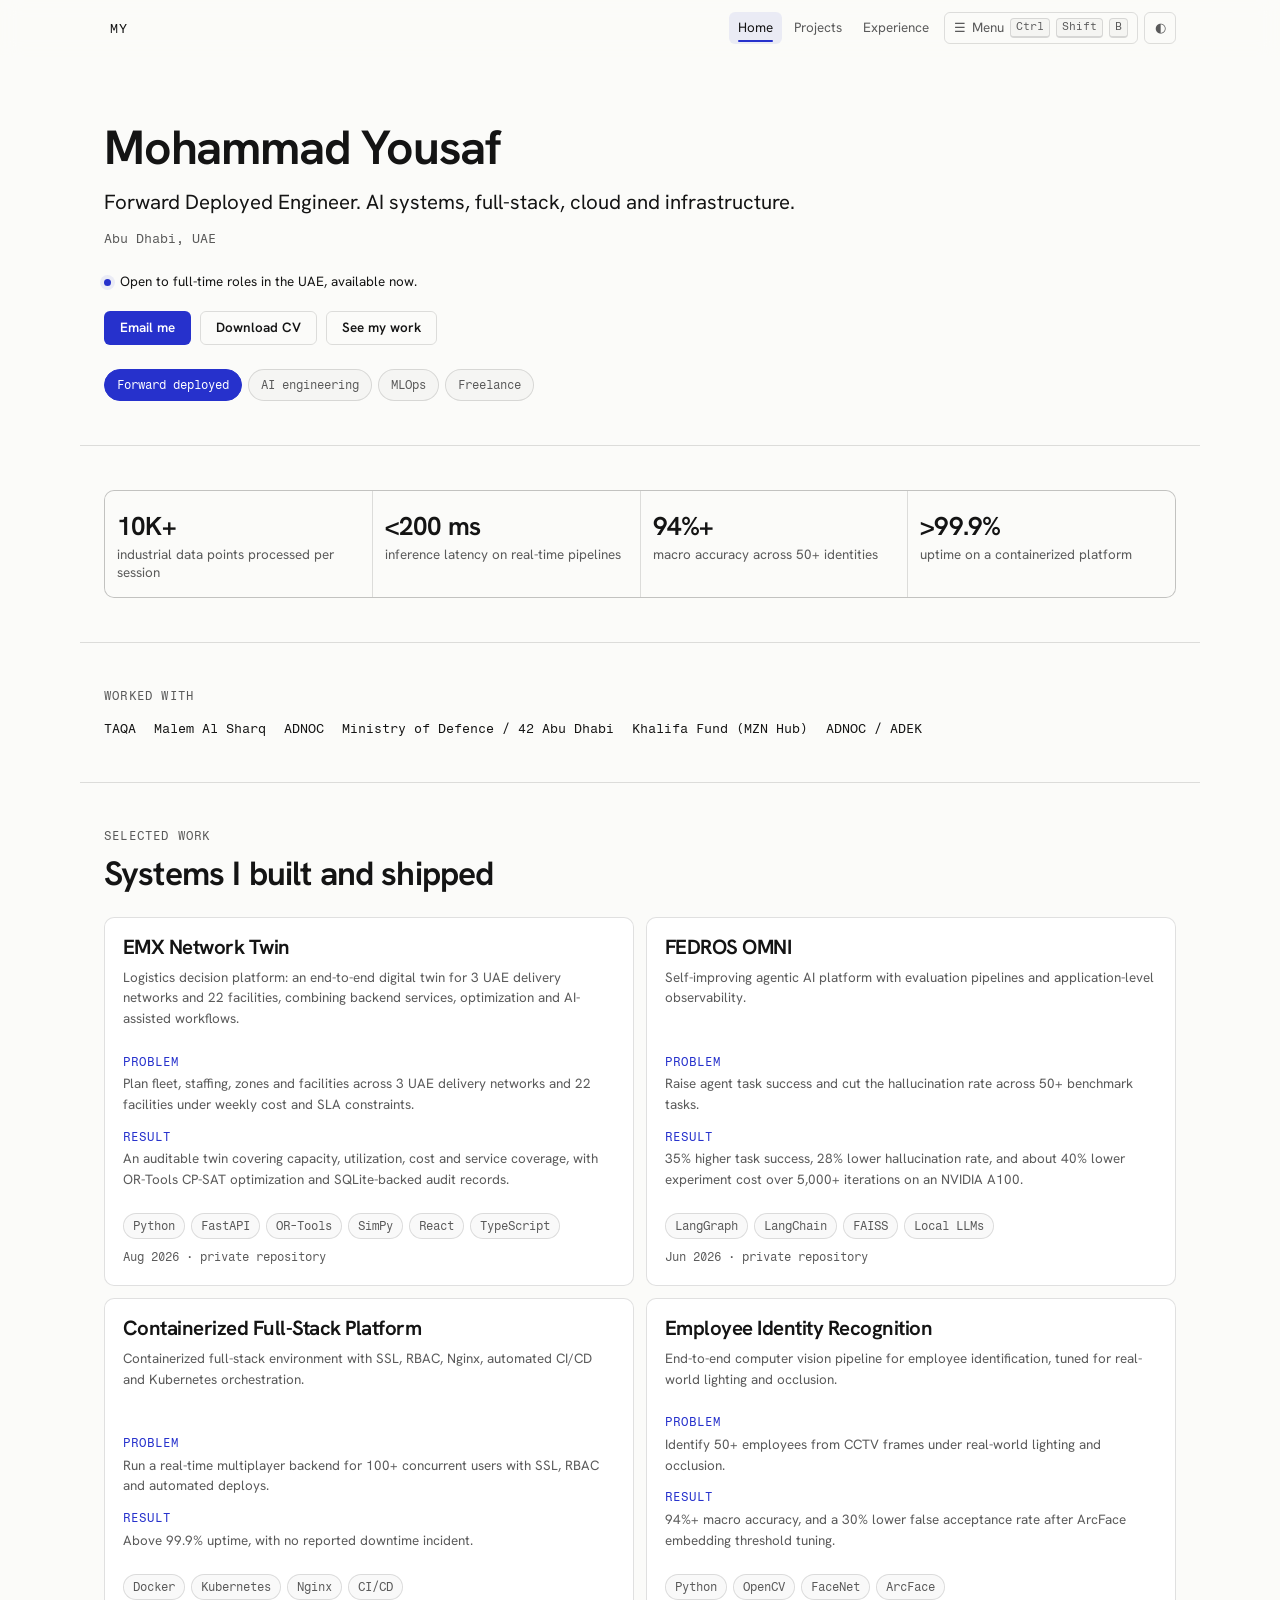
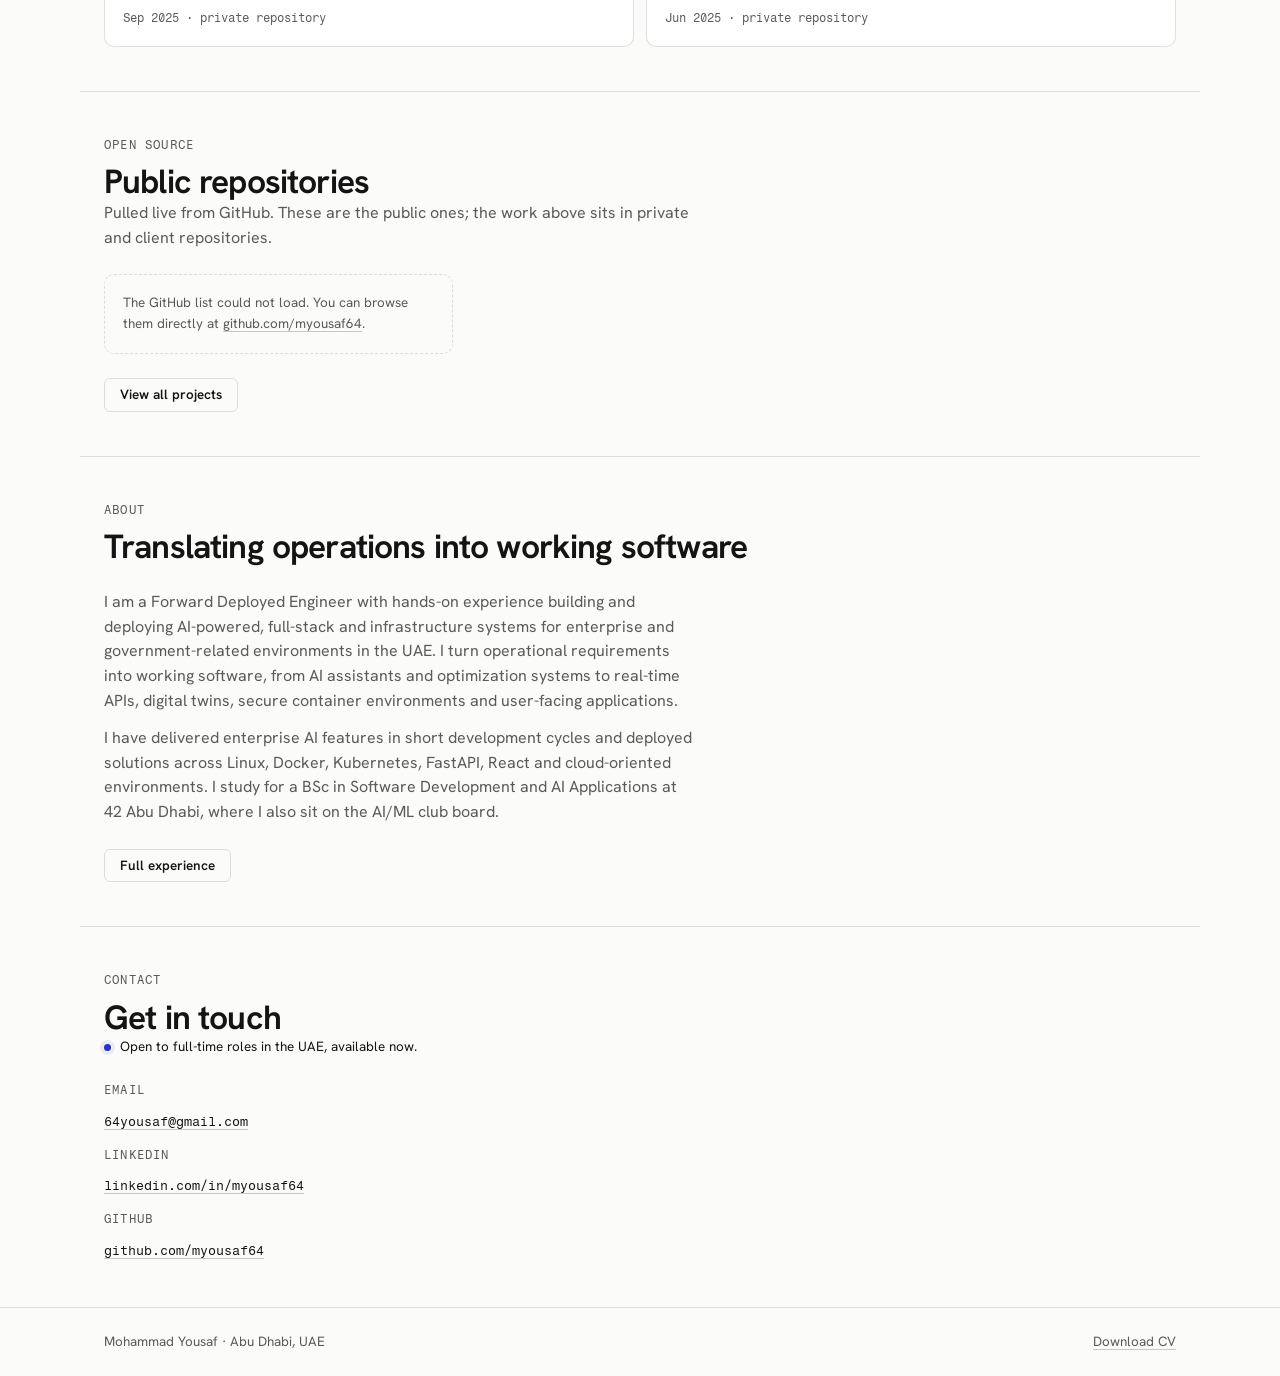
==== index.html @ 18f2decf "fix: remove the phone number from the contact lists" ====
<!doctype html>
<html lang="en">
  <head>
    <meta charset="UTF-8" />
    <meta name="viewport" content="width=device-width, initial-scale=1" />
    <meta name="color-scheme" content="light dark" />
    <title>Mohammad Yousaf - Forward Deployed Engineer</title>
    <meta
      name="description"
      content="Forward Deployed Engineer in Abu Dhabi building AI, full-stack and infrastructure systems for enterprise and government environments."
    />
    <meta property="og:type" content="website" />
    <meta property="og:title" content="Mohammad Yousaf - Forward Deployed Engineer" />
    <meta
      property="og:description"
      content="AI systems, full-stack and cloud infrastructure. Abu Dhabi, UAE."
    />
    <meta property="og:url" content="https://myousaf64.github.io/portfolio/" />
    <script>
      try {
        var t = localStorage.getItem("theme");
        if (t) document.documentElement.dataset.theme = t;
      } catch (e) {}
      document.documentElement.classList.add("js");
    </script>
    <link rel="shortcut icon" href="./assets/favicon.ico" type="image/x-icon" />
    <link rel="preconnect" href="https://fonts.googleapis.com" />
    <link rel="preconnect" href="https://fonts.gstatic.com" crossorigin />
    <link
      href="https://fonts.googleapis.com/css2?family=Fragment+Mono&family=Hanken+Grotesk:wght@400;500;600;700&display=swap"
      rel="stylesheet"
    />
    <link rel="stylesheet" href="styles/tokens.css" />
    <link rel="stylesheet" href="styles/site.css" />
  </head>
  <body>
    <a class="skip-link" href="#main">Skip to content</a>

    <header class="site-header">
      <div class="container site-header__inner">
        <a class="brand" href="./index.html">MY</a>
        <div class="nav">
          <nav aria-label="Primary navigation">
            <ul class="nav__links">
              <li><a href="./index.html" aria-current="page">Home</a></li>
              <li><a href="./projects.html">Projects</a></li>
              <li><a href="./experience.html">Experience</a></li>
            </ul>
          </nav>
          <button class="nav-trigger" type="button" id="nav-trigger" hidden
                  aria-expanded="false" aria-controls="sidebar" aria-label="Open the site menu">
            <span aria-hidden="true">☰</span>
            <span>Menu</span>
            <kbd>Ctrl</kbd><kbd>Shift</kbd><kbd>B</kbd>
          </button>
          <button class="theme-toggle" type="button" aria-label="Switch to dark theme">
            <span class="theme-toggle__light" aria-hidden="true">&#9680;</span>
            <span class="theme-toggle__dark" aria-hidden="true">&#9681;</span>
          </button>
        </div>
      </div>
    </header>

    <main id="main">
      <section class="hero container">
        <h1 class="reveal">Mohammad Yousaf</h1>
        <p class="hero__role reveal" data-role-tagline>
          Forward Deployed Engineer. AI systems, full-stack, cloud and infrastructure.
        </p>
        <p class="hero__meta reveal">Abu Dhabi, UAE</p>
        <p class="availability reveal">Open to full-time roles in the UAE, available now.</p>
        <div class="btn-row reveal">
          <a class="btn btn--primary" href="mailto:64yousaf@gmail.com">Email me</a>
          <a class="btn btn--outlined" href="./assets/CV-fde.pdf" data-cv download>Download CV</a>
          <a class="btn btn--outlined" href="#work">See my work</a>
        </div>
        <nav class="role-switch reveal" aria-label="Choose a role view">
          <ul>
            <li><a href="?role=fde" aria-current="true">Forward deployed</a></li>
            <li><a href="?role=ai">AI engineering</a></li>
            <li><a href="?role=mlops">MLOps</a></li>
            <li><a href="?role=freelance">Freelance</a></li>
          </ul>
        </nav>
      </section>

      <section class="section container" aria-label="Selected results">
        <ul class="metrics reveal">
          <li class="metric">
            <a href="./projects.html#emx-network-twin">
              <p class="metric__value">10K+</p>
              <p class="metric__label">industrial data points processed per session</p>
            </a>
          </li>
          <li class="metric">
            <a href="./projects.html#emx-network-twin">
              <p class="metric__value">&lt;200 ms</p>
              <p class="metric__label">inference latency on real-time pipelines</p>
            </a>
          </li>
          <li class="metric">
            <a href="./projects.html#employee-identity">
              <p class="metric__value">94%+</p>
              <p class="metric__label">macro accuracy across 50+ identities</p>
            </a>
          </li>
          <li class="metric">
            <a href="./projects.html#containerized-platform">
              <p class="metric__value">&gt;99.9%</p>
              <p class="metric__label">uptime on a containerized platform</p>
            </a>
          </li>
        </ul>
      </section>

      <section class="section container" aria-label="Organisations I have worked with">
        <p class="eyebrow">Worked with</p>
        <ul class="worked-with reveal">
          <li>TAQA</li>
          <li>Malem Al Sharq</li>
          <li>ADNOC</li>
          <li>Ministry of Defence / 42 Abu Dhabi</li>
          <li>Khalifa Fund (MZN Hub)</li>
          <li>ADNOC / ADEK</li>
        </ul>
      </section>

      <section class="section container" id="work">
        <div class="section__head">
          <p class="eyebrow">Selected work</p>
          <h2>Systems I built and shipped</h2>
        </div>
        <ul class="grid grid--2">
          <li class="card card--link reveal">
            <h3><a href="./projects.html#emx-network-twin">EMX Network Twin</a></h3>
            <p class="card__desc">
              Logistics decision platform: an end-to-end digital twin for 3 UAE delivery networks
              and 22 facilities, combining backend services, optimization and AI-assisted workflows.
            </p>
            <dl class="case">
              <dt>Problem</dt>
              <dd>
                Plan fleet, staffing, zones and facilities across 3 UAE delivery networks and 22
                facilities under weekly cost and SLA constraints.
              </dd>
              <dt>Result</dt>
              <dd>
                An auditable twin covering capacity, utilization, cost and service coverage, with
                OR-Tools CP-SAT optimization and SQLite-backed audit records.
              </dd>
            </dl>
            <ul class="tags">
              <li class="tag">Python</li>
              <li class="tag">FastAPI</li>
              <li class="tag">OR-Tools</li>
              <li class="tag">SimPy</li>
              <li class="tag">React</li>
              <li class="tag">TypeScript</li>
            </ul>
            <p class="card__note">Aug 2026 &middot; private repository</p>
          </li>

          <li class="card card--link reveal">
            <h3><a href="./projects.html#fedros-omni">FEDROS OMNI</a></h3>
            <p class="card__desc">
              Self-improving agentic AI platform with evaluation pipelines and application-level
              observability.
            </p>
            <dl class="case">
              <dt>Problem</dt>
              <dd>
                Raise agent task success and cut the hallucination rate across 50+ benchmark tasks.
              </dd>
              <dt>Result</dt>
              <dd>
                35% higher task success, 28% lower hallucination rate, and about 40% lower
                experiment cost over 5,000+ iterations on an NVIDIA A100.
              </dd>
            </dl>
            <ul class="tags">
              <li class="tag">LangGraph</li>
              <li class="tag">LangChain</li>
              <li class="tag">FAISS</li>
              <li class="tag">Local LLMs</li>
            </ul>
            <p class="card__note">Jun 2026 &middot; private repository</p>
          </li>

          <li class="card card--link reveal">
            <h3><a href="./projects.html#containerized-platform">Containerized Full-Stack Platform</a></h3>
            <p class="card__desc">
              Containerized full-stack environment with SSL, RBAC, Nginx, automated CI/CD and
              Kubernetes orchestration.
            </p>
            <dl class="case">
              <dt>Problem</dt>
              <dd>
                Run a real-time multiplayer backend for 100+ concurrent users with SSL, RBAC and
                automated deploys.
              </dd>
              <dt>Result</dt>
              <dd>Above 99.9% uptime, with no reported downtime incident.</dd>
            </dl>
            <ul class="tags">
              <li class="tag">Docker</li>
              <li class="tag">Kubernetes</li>
              <li class="tag">Nginx</li>
              <li class="tag">CI/CD</li>
            </ul>
            <p class="card__note">Sep 2025 &middot; private repository</p>
          </li>

          <li class="card card--link reveal">
            <h3><a href="./projects.html#employee-identity">Employee Identity Recognition</a></h3>
            <p class="card__desc">
              End-to-end computer vision pipeline for employee identification, tuned for real-world
              lighting and occlusion.
            </p>
            <dl class="case">
              <dt>Problem</dt>
              <dd>
                Identify 50+ employees from CCTV frames under real-world lighting and occlusion.
              </dd>
              <dt>Result</dt>
              <dd>
                94%+ macro accuracy, and a 30% lower false acceptance rate after ArcFace embedding
                threshold tuning.
              </dd>
            </dl>
            <ul class="tags">
              <li class="tag">Python</li>
              <li class="tag">OpenCV</li>
              <li class="tag">FaceNet</li>
              <li class="tag">ArcFace</li>
            </ul>
            <p class="card__note">Jun 2025 &middot; private repository</p>
          </li>
        </ul>
      </section>

      <section class="section container">
        <div class="section__head">
          <p class="eyebrow">Open source</p>
          <h2>Public repositories</h2>
          <p class="prose">
            Pulled live from GitHub. These are the public ones; the work above sits in private
            and client repositories.
          </p>
        </div>
        <ul class="grid grid--3" data-repos="6">
          <li class="empty-state">Loading public repositories from GitHub&hellip;</li>
        </ul>
        <p class="btn-row" style="margin-top: var(--space-8)">
          <a class="btn btn--outlined" href="./projects.html">View all projects</a>
        </p>
      </section>

      <section class="section container" id="about">
        <div class="section__head">
          <p class="eyebrow">About</p>
          <h2>Translating operations into working software</h2>
        </div>
        <p class="prose">
          I am a Forward Deployed Engineer with hands-on experience building and deploying
          AI-powered, full-stack and infrastructure systems for enterprise and government-related
          environments in the UAE. I turn operational requirements into working software, from AI
          assistants and optimization systems to real-time APIs, digital twins, secure container
          environments and user-facing applications.
        </p>
        <p class="prose">
          I have delivered enterprise AI features in short development cycles and deployed
          solutions across Linux, Docker, Kubernetes, FastAPI, React and cloud-oriented
          environments. I study for a BSc in Software Development and AI Applications at 42 Abu
          Dhabi, where I also sit on the AI/ML club board.
        </p>
        <p class="btn-row" style="margin-top: var(--space-8)">
          <a class="btn btn--outlined" href="./experience.html">Full experience</a>
        </p>
      </section>

      <section class="section container" id="contact">
        <div class="section__head">
          <p class="eyebrow">Contact</p>
          <h2>Get in touch</h2>
          <p class="availability">Open to full-time roles in the UAE, available now.</p>
        </div>
        <ul class="contact-list">
          <li>
            <p class="eyebrow">Email</p>
            <a href="mailto:64yousaf@gmail.com">64yousaf@gmail.com</a>
          </li>
          <li>
            <p class="eyebrow">LinkedIn</p>
            <a href="https://linkedin.com/in/myousaf64">linkedin.com/in/myousaf64</a>
          </li>
          <li>
            <p class="eyebrow">GitHub</p>
            <a href="https://github.com/myousaf64">github.com/myousaf64</a>
          </li>
        </ul>
      </section>
    </main>

    <footer class="site-footer">
      <div class="container site-footer__inner">
        <p>Mohammad Yousaf &middot; Abu Dhabi, UAE</p>
        <p><a href="./assets/CV-fde.pdf" data-cv download>Download CV</a></p>
      </div>
    </footer>

    <script src="./scripts/main.js" type="module"></script>
    <script src="./scripts/sidebar.js" type="module"></script>
    <script src="./scripts/github.js" type="module"></script>
  </body>
</html>
---- styles/tokens.css ----
/* tokens.css - the only :root in this project. Light is the default. */

:root {
  /* type */
  --font-sans: "Hanken Grotesk", -apple-system, BlinkMacSystemFont, "Segoe UI", Roboto, sans-serif;
  --font-mono: "Fragment Mono", ui-monospace, "SF Mono", Menlo, monospace;

  /* fluid type scale - compact */
  --step--2: clamp(0.70rem, 0.68rem + 0.10vw, 0.75rem);
  --step--1: clamp(0.78rem, 0.76rem + 0.12vw, 0.84rem);
  --step-0:  clamp(0.95rem, 0.93rem + 0.14vw, 1.00rem);
  --step-1:  clamp(1.10rem, 1.04rem + 0.30vw, 1.28rem);
  --step-2:  clamp(1.30rem, 1.18rem + 0.56vw, 1.62rem);
  --step-3:  clamp(1.55rem, 1.33rem + 1.05vw, 2.10rem);
  --step-4:  clamp(1.95rem, 1.58rem + 1.80vw, 3.00rem);

  /* spacing - compact */
  --space-1: 3px;
  --space-2: 6px;
  --space-3: 9px;
  --space-4: 12px;
  --space-5: 15px;
  --space-6: 18px;
  --space-8: 24px;
  --space-12: 34px;
  --space-16: 44px;
  --space-24: 64px;

  /* shape */
  --radius: 6px;
  --radius-lg: 10px;
  --measure: 66ch;
  --container: 1120px;
  --header-h: 56px;
  --header-h-sm: 46px;

  /* motion */
  --ease-out: cubic-bezier(0.22, 1, 0.36, 1);
  --ease-spring: cubic-bezier(0.34, 1.56, 0.64, 1);
  --dur-1: 150ms;
  --dur-2: 240ms;
  --dur-3: 380ms;
  --stagger: 55ms;

  /* colour - light */
  --bg: #fbfbf9;
  --bg-soft: #ffffff;
  --panel: rgba(0, 0, 0, 0.025);
  --text: #141414;
  --text-muted: #5a5a5a;
  --line: rgba(0, 0, 0, 0.12);
  --line-strong: rgba(0, 0, 0, 0.2);
  --accent: #2631cc;
  --accent-ink: #ffffff;
  --accent-soft: rgba(38, 49, 204, 0.08);
  --accent-glow: rgba(38, 49, 204, 0.1);

  /* elevation and glass */
  --surface-glass: rgba(251, 251, 249, 0.72);
  --scrim: rgba(20, 20, 20, 0.32);
  --shadow: 0 1px 2px rgba(0, 0, 0, 0.04), 0 8px 24px rgba(0, 0, 0, 0.06);
  --shadow-lift: 0 2px 4px rgba(0, 0, 0, 0.05), 0 14px 36px rgba(0, 0, 0, 0.1);
  --shadow-panel: -16px 0 48px rgba(0, 0, 0, 0.14);

  --focus-outline: 2px solid var(--accent);

  color-scheme: light;
}

/* colour - dark. Kept identical in both selectors below. */

@media (prefers-color-scheme: dark) {
  :root:not([data-theme="light"]) {
    --bg: #0f0f10;
    --bg-soft: #17171a;
    --panel: rgba(255, 255, 255, 0.045);
    --text: #f2f2f0;
    --text-muted: #9a9a9a;
    --line: rgba(255, 255, 255, 0.12);
    --line-strong: rgba(255, 255, 255, 0.22);
    --accent: #8e97ff;
    --accent-ink: #0f0f10;
    --accent-soft: rgba(142, 151, 255, 0.12);
    --accent-glow: rgba(142, 151, 255, 0.14);
    --surface-glass: rgba(15, 15, 16, 0.72);
    --scrim: rgba(0, 0, 0, 0.56);
    --shadow: 0 1px 2px rgba(0, 0, 0, 0.4), 0 8px 24px rgba(0, 0, 0, 0.5);
    --shadow-lift: 0 2px 4px rgba(0, 0, 0, 0.5), 0 14px 36px rgba(0, 0, 0, 0.6);
    --shadow-panel: -16px 0 48px rgba(0, 0, 0, 0.6);
    color-scheme: dark;
  }
}

:root[data-theme="dark"] {
  --bg: #0f0f10;
  --bg-soft: #17171a;
  --panel: rgba(255, 255, 255, 0.045);
  --text: #f2f2f0;
  --text-muted: #9a9a9a;
  --line: rgba(255, 255, 255, 0.12);
  --line-strong: rgba(255, 255, 255, 0.22);
  --accent: #8e97ff;
  --accent-ink: #0f0f10;
  --accent-soft: rgba(142, 151, 255, 0.12);
  --accent-glow: rgba(142, 151, 255, 0.14);
  --surface-glass: rgba(15, 15, 16, 0.72);
  --scrim: rgba(0, 0, 0, 0.56);
  --shadow: 0 1px 2px rgba(0, 0, 0, 0.4), 0 8px 24px rgba(0, 0, 0, 0.5);
  --shadow-lift: 0 2px 4px rgba(0, 0, 0, 0.5), 0 14px 36px rgba(0, 0, 0, 0.6);
  --shadow-panel: -16px 0 48px rgba(0, 0, 0, 0.6);
  color-scheme: dark;
}
---- styles/site.css ----
/* site.css - reset, layout, components. No :root here; tokens.css owns it. */

*,
*::before,
*::after { box-sizing: border-box; }

html { -webkit-text-size-adjust: 100%; scroll-behavior: smooth; scroll-padding-top: calc(var(--header-h) + var(--space-6)); }

body {
  margin: 0;
  background: var(--bg);
  color: var(--text);
  font-family: var(--font-sans);
  font-size: var(--step-0);
  line-height: 1.55;
  -webkit-font-smoothing: antialiased;
}

h1, h2, h3, h4 { line-height: 1.12; margin: 0; font-weight: 650; letter-spacing: -0.025em; }
h1 { font-size: var(--step-4); }
h2 { font-size: var(--step-3); }
h3 { font-size: var(--step-1); }
h4 { font-size: var(--step-0); }
p  { margin: 0; }
ul, ol { margin: 0; padding: 0; }

a { color: inherit; text-decoration-color: var(--line-strong); text-underline-offset: 3px; }
a:hover { text-decoration-color: var(--accent); }

img, svg { max-width: 100%; height: auto; display: block; }

:focus-visible { outline: var(--focus-outline); outline-offset: 2px; border-radius: 3px; }

kbd {
  font-family: var(--font-mono);
  font-size: 0.68rem;
  line-height: 1;
  padding: 3px 5px;
  color: var(--text-muted);
  background: var(--panel);
  border: 1px solid var(--line);
  border-bottom-width: 2px;
  border-radius: 4px;
  white-space: nowrap;
}

/* ---------- skip link ---------- */

.skip-link { position: absolute; left: -9999px; top: 0; z-index: 100; }

.skip-link:focus {
  left: var(--space-4);
  top: var(--space-4);
  padding: var(--space-2) var(--space-4);
  background: var(--accent);
  color: var(--accent-ink);
  border-radius: var(--radius);
  text-decoration: none;
}

/* ---------- layout ---------- */

.container {
  width: 100%;
  max-width: var(--container);
  margin-inline: auto;
  padding-inline: var(--space-4);
}

.section { padding-block: var(--space-16); border-top: 1px solid var(--line); }
.section:first-of-type { border-top: 0; }
.section__head { margin-bottom: var(--space-8); }
.prose { max-width: var(--measure); color: var(--text-muted); }
.prose + .prose { margin-top: var(--space-4); }

.eyebrow {
  font-family: var(--font-mono);
  font-size: var(--step--2);
  letter-spacing: 0.1em;
  text-transform: uppercase;
  color: var(--text-muted);
  margin-bottom: var(--space-3);
}

/* ---------- header ---------- */

.site-header {
  position: sticky;
  top: 0;
  z-index: 50;
  view-transition-name: site-header;
  background: var(--surface-glass);
  backdrop-filter: blur(10px) saturate(1.4);
  -webkit-backdrop-filter: blur(10px) saturate(1.4);
  border-bottom: 1px solid transparent;
  transition: border-color var(--dur-2) var(--ease-out), box-shadow var(--dur-2) var(--ease-out);
}

html[data-scrolled] .site-header { border-bottom-color: var(--line); box-shadow: var(--shadow); }

.site-header__inner {
  display: flex;
  align-items: center;
  justify-content: space-between;
  gap: var(--space-4);
  min-height: var(--header-h);
  transition: min-height var(--dur-2) var(--ease-out);
}

html[data-scrolled] .site-header__inner { min-height: var(--header-h-sm); }

/* scroll progress, driven by --progress on <html> */
.site-header::after {
  content: "";
  position: absolute;
  left: 0;
  bottom: -1px;
  height: 2px;
  width: 100%;
  transform: scaleX(var(--progress, 0));
  transform-origin: left;
  background: var(--accent);
  opacity: 0.9;
}

.brand {
  font-family: var(--font-mono);
  font-size: var(--step--1);
  text-decoration: none;
  letter-spacing: 0.04em;
  padding: var(--space-2) var(--space-2);
  border-radius: var(--radius);
}

.brand:hover { background: var(--accent-soft); color: var(--accent); }

.nav { display: flex; align-items: center; gap: var(--space-2); }
.nav__links { display: flex; gap: var(--space-1); list-style: none; }

.nav__links a {
  position: relative;
  display: block;
  padding: var(--space-2) var(--space-3);
  font-size: var(--step--1);
  color: var(--text-muted);
  text-decoration: none;
  border-radius: var(--radius);
  transition: color var(--dur-1) var(--ease-out), background-color var(--dur-1) var(--ease-out);
}

.nav__links a::after {
  content: "";
  position: absolute;
  left: 50%;
  right: 50%;
  bottom: 2px;
  height: 2px;
  border-radius: 2px;
  background: var(--accent);
  transition: left var(--dur-2) var(--ease-out), right var(--dur-2) var(--ease-out);
}

.nav__links a:hover,
.nav__links a:focus-visible { color: var(--text); }
.nav__links a:hover::after,
.nav__links a:focus-visible::after { left: var(--space-3); right: var(--space-3); }

.nav__links a[aria-current="page"] { color: var(--text); background: var(--accent-soft); }
.nav__links a[aria-current="page"]::after { left: var(--space-3); right: var(--space-3); }

/* ---------- icon buttons in the header ---------- */

.theme-toggle,
.nav-trigger {
  display: inline-flex;
  align-items: center;
  gap: var(--space-2);
  height: 32px;
  padding: 0 var(--space-3);
  font: inherit;
  font-size: var(--step--1);
  color: var(--text-muted);
  background: transparent;
  border: 1px solid var(--line);
  border-radius: var(--radius);
  cursor: pointer;
  transition: color var(--dur-1) var(--ease-out), border-color var(--dur-1) var(--ease-out),
    background-color var(--dur-1) var(--ease-out);
}

.theme-toggle { width: 32px; padding: 0; display: grid; place-items: center; }

.theme-toggle:hover,
.nav-trigger:hover { color: var(--text); border-color: var(--line-strong); background: var(--panel); }

.theme-toggle > span {
  grid-area: 1 / 1;
  transition: opacity var(--dur-2) var(--ease-out), transform var(--dur-2) var(--ease-spring);
}

.theme-toggle__dark { opacity: 0; transform: rotate(-90deg) scale(0.6); }
:root[data-theme="dark"] .theme-toggle__light { opacity: 0; transform: rotate(90deg) scale(0.6); }
:root[data-theme="dark"] .theme-toggle__dark { opacity: 1; transform: none; }

@media (prefers-color-scheme: dark) {
  :root:not([data-theme="light"]) .theme-toggle__light { opacity: 0; transform: rotate(90deg) scale(0.6); }
  :root:not([data-theme="light"]) .theme-toggle__dark { opacity: 1; transform: none; }
}

.nav-trigger kbd { pointer-events: none; }

/* ---------- buttons ---------- */

.btn {
  display: inline-flex;
  align-items: center;
  gap: var(--space-2);
  padding: var(--space-3) var(--space-5);
  font: inherit;
  font-size: var(--step--1);
  font-weight: 600;
  line-height: 1;
  text-decoration: none;
  border-radius: var(--radius);
  border: 1px solid transparent;
  cursor: pointer;
  transition: transform var(--dur-1) var(--ease-out), background-color var(--dur-1) var(--ease-out),
    border-color var(--dur-1) var(--ease-out), box-shadow var(--dur-1) var(--ease-out);
}

.btn:hover { transform: translateY(-1px); }
.btn:active { transform: translateY(1px); }
.btn .arrow { transition: transform var(--dur-2) var(--ease-spring); }
.btn:hover .arrow { transform: translateX(3px); }

.btn--primary { background: var(--accent); color: var(--accent-ink); }
.btn--primary:hover { background: color-mix(in srgb, var(--accent) 86%, var(--text)); box-shadow: var(--shadow-lift); }

.btn--outlined { background: transparent; color: var(--text); border-color: var(--line); }
.btn--outlined:hover { border-color: var(--accent); background: var(--accent-soft); }

.btn-row { display: flex; flex-wrap: wrap; gap: var(--space-3); }

/* ---------- hero ---------- */

.hero { padding-block: var(--space-16) var(--space-12); }
.hero h1 { margin-bottom: var(--space-4); }

.hero__role {
  font-size: var(--step-1);
  color: var(--text);
  max-width: var(--measure);
  margin-bottom: var(--space-3);
}

.hero__meta {
  font-family: var(--font-mono);
  font-size: var(--step--1);
  color: var(--text-muted);
  margin-bottom: var(--space-8);
}

/* ---------- availability and role switcher ---------- */

.availability {
  display: flex;
  align-items: center;
  gap: var(--space-3);
  font-size: var(--step--1);
  color: var(--text);
  margin-bottom: var(--space-6);
}

.availability::before {
  content: "";
  flex: none;
  width: 7px;
  height: 7px;
  border-radius: 999px;
  background: var(--accent);
  box-shadow: 0 0 0 4px var(--accent-soft);
}

.role-switch { margin-top: var(--space-8); }

.role-switch ul { display: flex; flex-wrap: wrap; gap: var(--space-2); list-style: none; }

.role-switch a {
  display: block;
  font-family: var(--font-mono);
  font-size: var(--step--2);
  line-height: 1;
  padding: var(--space-3) var(--space-4);
  color: var(--text-muted);
  text-decoration: none;
  background: var(--panel);
  border: 1px solid var(--line);
  border-radius: 999px;
  transition: color var(--dur-1) var(--ease-out), background-color var(--dur-1) var(--ease-out),
    border-color var(--dur-1) var(--ease-out);
}

.role-switch a:hover { color: var(--text); border-color: var(--line-strong); }

.role-switch a[aria-current="true"] {
  color: var(--accent-ink);
  background: var(--accent);
  border-color: var(--accent);
}

/* ---------- worked with ---------- */

.worked-with {
  display: flex;
  flex-wrap: wrap;
  gap: var(--space-3) var(--space-6);
  list-style: none;
  margin-top: var(--space-4);
}

.worked-with li {
  font-family: var(--font-mono);
  font-size: var(--step--1);
  color: var(--text);
}

/* ---------- metrics ---------- */

.metrics {
  display: grid;
  grid-template-columns: repeat(2, 1fr);
  gap: 1px;
  background: var(--line);
  border: 1px solid var(--line);
  border-radius: var(--radius-lg);
  overflow: hidden;
  list-style: none;
}

.metric { background: var(--bg); padding: var(--space-5) var(--space-4); transition: background-color var(--dur-2) var(--ease-out); }
.metric:hover { background: var(--bg-soft); }

.metric__value {
  font-size: var(--step-2);
  font-weight: 650;
  letter-spacing: -0.03em;
  font-variant-numeric: tabular-nums;
}

.metric__label { font-size: var(--step--1); color: var(--text-muted); line-height: 1.35; }

.metric a { display: block; color: inherit; text-decoration: none; }
.metric:has(a:hover) { background: var(--bg-soft); }

/* ---------- cards ---------- */

.grid { display: grid; grid-template-columns: 1fr; gap: var(--space-4); list-style: none; }

.card {
  position: relative;
  display: flex;
  flex-direction: column;
  gap: var(--space-3);
  padding: var(--space-6);
  background: var(--bg-soft);
  border: 1px solid var(--line);
  border-radius: var(--radius-lg);
  overflow: hidden;
  transition: transform var(--dur-2) var(--ease-out), border-color var(--dur-2) var(--ease-out),
    box-shadow var(--dur-2) var(--ease-out);
}

/* pointer-tracked glow; --mx/--my are set by main.js */
.card::before {
  content: "";
  position: absolute;
  inset: 0;
  pointer-events: none;
  opacity: 0;
  background: radial-gradient(240px circle at var(--mx, 50%) var(--my, 50%), var(--accent-glow), transparent 70%);
  transition: opacity var(--dur-2) var(--ease-out);
}

.card { scroll-margin-top: calc(var(--header-h) + var(--space-8)); }
.card:target { border-color: var(--accent); box-shadow: var(--shadow-lift); }
.card:hover { transform: translateY(-2px); border-color: var(--accent); box-shadow: var(--shadow-lift); }
.card:hover::before { opacity: 1; }
.card > * { position: relative; }

.card--link h3 a { text-decoration: none; }
.card--link h3 a::after { content: ""; position: absolute; inset: 0; z-index: 1; }

.card__desc { color: var(--text-muted); font-size: var(--step--1); flex: 1; }

/* case study: Context, My role, Problem, Approach, Result */
.case { display: grid; gap: var(--space-1); font-size: var(--step--1); }

.case dt {
  font-family: var(--font-mono);
  font-size: var(--step--2);
  letter-spacing: 0.08em;
  text-transform: uppercase;
  color: var(--accent);
}

.case dd { margin: 0; color: var(--text-muted); }
.case dd + dt { margin-top: var(--space-3); }

/* Unwritten copy. It must look unfinished, so it cannot ship by accident. */
.placeholder {
  display: inline-block;
  font-style: normal;
  font-family: var(--font-mono);
  font-size: var(--step--2);
  padding: var(--space-1) var(--space-2);
  color: var(--text-muted);
  border: 1px dashed var(--line-strong);
  border-radius: var(--radius);
}

/* Media slot. aspect-ratio holds the box, so adding a file shifts no layout. */
.card__media {
  margin: 0;
  /* A full-width card would otherwise give the 16:9 box a huge height. */
  max-width: 560px;
  aspect-ratio: 16 / 9;
  border-radius: var(--radius);
  overflow: hidden;
  background: var(--panel);
}

.card__media img,
.card__media video { display: block; width: 100%; height: 100%; object-fit: cover; }

.card__media--empty {
  display: grid;
  place-items: center;
  border: 1px dashed var(--line-strong);
}

.card__media--empty span {
  font-family: var(--font-mono);
  font-size: var(--step--2);
  color: var(--text-muted);
}

.tags { display: flex; flex-wrap: wrap; gap: var(--space-2); list-style: none; }

.tag {
  font-family: var(--font-mono);
  font-size: var(--step--2);
  line-height: 1;
  padding: var(--space-2) var(--space-3);
  color: var(--text-muted);
  background: var(--panel);
  border: 1px solid var(--line);
  border-radius: 999px;
  white-space: nowrap;
}

.card__note { font-family: var(--font-mono); font-size: var(--step--2); color: var(--text-muted); }

.empty-state {
  padding: var(--space-6);
  border: 1px dashed var(--line);
  border-radius: var(--radius-lg);
  color: var(--text-muted);
  font-size: var(--step--1);
}

/* ---------- experience ---------- */

.timeline { list-style: none; display: grid; gap: var(--space-8); }

.role {
  display: grid;
  gap: var(--space-2);
  padding-left: var(--space-6);
  border-left: 2px solid var(--line);
  transition: border-color var(--dur-3) var(--ease-out);
}

.role.is-visible,
.role:hover { border-left-color: var(--accent); }

.role__head { display: flex; flex-wrap: wrap; align-items: baseline; gap: var(--space-2) var(--space-4); }
.role__org { color: var(--text-muted); font-size: var(--step--1); }

.role__date {
  margin-left: auto;
  font-family: var(--font-mono);
  font-size: var(--step--1);
  color: var(--text-muted);
  white-space: nowrap;
}

.role__points { list-style: none; display: grid; gap: var(--space-2); color: var(--text-muted); }
.role__points li { padding-left: var(--space-5); position: relative; }
.role__points li::before { content: "\25B8"; position: absolute; left: 0; color: var(--accent); }

.skill-group { display: grid; gap: var(--space-2); padding-block: var(--space-4); border-top: 1px solid var(--line); }
.skill-group dt { font-size: var(--step--1); font-weight: 650; }
.skill-group dd { margin: 0; color: var(--text-muted); font-size: var(--step--1); }

/* ---------- contact ---------- */

.contact-list { list-style: none; display: grid; gap: var(--space-4); }
.contact-list a { font-family: var(--font-mono); font-size: var(--step--1); }

/* ---------- footer ---------- */

.site-footer {
  border-top: 1px solid var(--line);
  padding-block: var(--space-8);
  font-size: var(--step--1);
  color: var(--text-muted);
}

.site-footer__inner { display: flex; flex-wrap: wrap; gap: var(--space-4); justify-content: space-between; }

/* ---------- sidebar, built by scripts/sidebar.js ---------- */

.sidebar-backdrop {
  position: fixed;
  inset: 0;
  z-index: 80;
  background: var(--scrim);
  backdrop-filter: blur(3px);
  -webkit-backdrop-filter: blur(3px);
  opacity: 0;
  visibility: hidden;
  transition: opacity var(--dur-2) var(--ease-out), visibility var(--dur-2);
}

.sidebar {
  position: fixed;
  top: 0;
  right: 0;
  z-index: 90;
  display: flex;
  flex-direction: column;
  width: min(360px, 100vw);
  height: 100dvh;
  background: var(--bg);
  border-left: 1px solid var(--line);
  box-shadow: var(--shadow-panel);
  transform: translateX(100%);
  visibility: hidden;
  transition: transform var(--dur-3) var(--ease-out), visibility var(--dur-3);
}

body.sidebar-open .sidebar-backdrop { opacity: 1; visibility: visible; }
body.sidebar-open .sidebar { transform: none; visibility: visible; }
body.sidebar-open { overflow: hidden; }

.sidebar__head { display: flex; align-items: center; gap: var(--space-3); padding: var(--space-4); border-bottom: 1px solid var(--line); }

.sidebar__search {
  flex: 1;
  min-width: 0;
  font: inherit;
  font-size: var(--step--1);
  padding: var(--space-3) var(--space-4);
  color: var(--text);
  background: var(--panel);
  border: 1px solid var(--line);
  border-radius: var(--radius);
}

.sidebar__search::placeholder { color: var(--text-muted); }
.sidebar__search:focus { border-color: var(--accent); outline: none; }

.sidebar__close {
  display: grid;
  place-items: center;
  width: 32px;
  height: 32px;
  flex: none;
  font: inherit;
  color: var(--text-muted);
  background: transparent;
  border: 1px solid var(--line);
  border-radius: var(--radius);
  cursor: pointer;
}

.sidebar__close:hover { color: var(--text); border-color: var(--line-strong); }

.sidebar__body { flex: 1; overflow-y: auto; padding: var(--space-4); }
.sidebar__group { margin-bottom: var(--space-6); }
.sidebar__group[hidden] { display: none; }
.sidebar__group h2 { font-size: var(--step--2); font-family: var(--font-mono); letter-spacing: 0.1em; text-transform: uppercase; color: var(--text-muted); margin-bottom: var(--space-2); font-weight: 500; }
.sidebar__list { list-style: none; display: grid; gap: 2px; }

.sidebar__row {
  display: flex;
  align-items: center;
  gap: var(--space-3);
  width: 100%;
  text-align: left;
  font: inherit;
  font-size: var(--step--1);
  padding: var(--space-3) var(--space-3);
  color: var(--text-muted);
  background: transparent;
  border: 0;
  border-radius: var(--radius);
  text-decoration: none;
  cursor: pointer;
  transition: color var(--dur-1) var(--ease-out), background-color var(--dur-1) var(--ease-out);
}

.sidebar__row:hover,
.sidebar__row.is-active { color: var(--text); background: var(--panel); }
.sidebar__row[aria-current] { color: var(--accent); background: var(--accent-soft); }
.sidebar__row.is-current-section { color: var(--text); box-shadow: inset 2px 0 0 var(--accent); }
.sidebar__row [hidden] { display: none; }
.sidebar__icon { flex: none; width: 1.1em; text-align: center; opacity: 0.75; }
.sidebar__row kbd { margin-left: auto; }

.sidebar__empty { font-size: var(--step--1); color: var(--text-muted); padding: var(--space-3); }

.sidebar__foot { border-top: 1px solid var(--line); padding: var(--space-4); display: grid; gap: var(--space-2); }
.sidebar__shortcut { display: flex; align-items: center; justify-content: space-between; gap: var(--space-3); font-size: var(--step--2); color: var(--text-muted); }
.sidebar__shortcut span:last-child { display: flex; gap: 3px; flex: none; }

/* groups stagger in with the panel */
body.sidebar-open .sidebar__group { animation: sidebar-in var(--dur-3) var(--ease-out) backwards; }
body.sidebar-open .sidebar__group:nth-child(2) { animation-delay: var(--stagger); }
body.sidebar-open .sidebar__group:nth-child(3) { animation-delay: calc(var(--stagger) * 2); }

@keyframes sidebar-in {
  from { opacity: 0; transform: translateX(14px); }
  to   { opacity: 1; transform: none; }
}

/* ---------- reveal (opt-in, only when JS runs) ---------- */

.js .reveal { opacity: 0; transform: translateY(10px); }

.js .reveal.is-visible {
  opacity: 1;
  transform: none;
  transition: opacity var(--dur-3) var(--ease-out), transform var(--dur-3) var(--ease-out);
  transition-delay: calc(var(--i, 0) * var(--stagger));
}

/* ---------- breakpoints ---------- */

@media (max-width: 559px) {
  .nav__links { display: none; }
  .nav-trigger kbd { display: none; }
  .sidebar { width: 100vw; border-left: 0; }
}

@media (min-width: 720px) {
  .metrics { grid-template-columns: repeat(4, 1fr); }
  .grid--2 { grid-template-columns: repeat(2, 1fr); }
  .skill-group { grid-template-columns: 200px 1fr; gap: var(--space-6); }
}

@media (min-width: 960px) {
  .container { padding-inline: var(--space-8); }
  .grid--3 { grid-template-columns: repeat(3, 1fr); }
  .hero { padding-block: var(--space-24) var(--space-16); }
}

/* ---------- cross-document view transitions ---------- */
/* Chrome and Edge 126+, Safari 18.2+. A no-op in Firefox, which navigates as before. */

@view-transition { navigation: auto; }

main { view-transition-name: page-content; }

/* ---------- reduced motion ---------- */

@media (prefers-reduced-motion: reduce) {
  *, *::before, *::after {
    animation-duration: 0.01ms !important;
    animation-iteration-count: 1 !important;
    transition-duration: 0.01ms !important;
    transition-delay: 0ms !important;
    scroll-behavior: auto !important;
  }
  .js .reveal { opacity: 1; transform: none; }
  .btn:hover, .card:hover { transform: none; }
  @view-transition { navigation: none; }
}
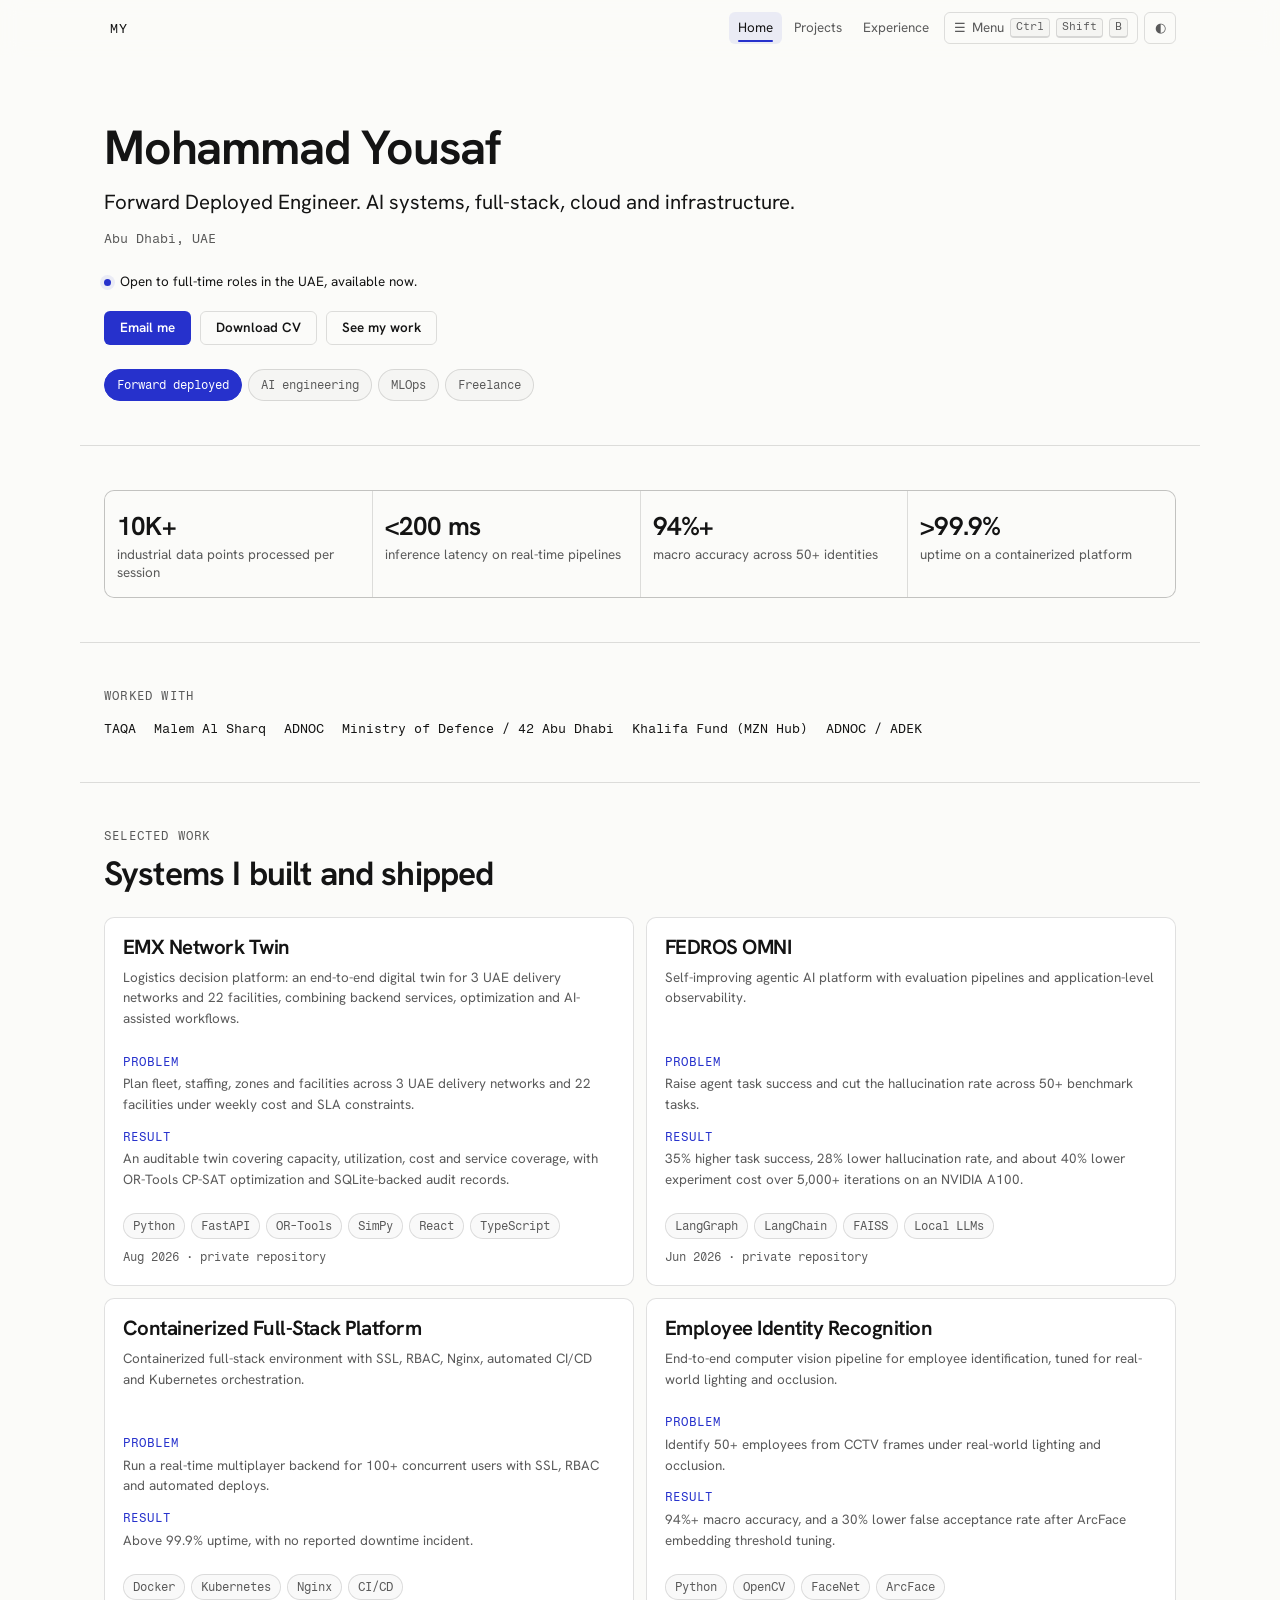
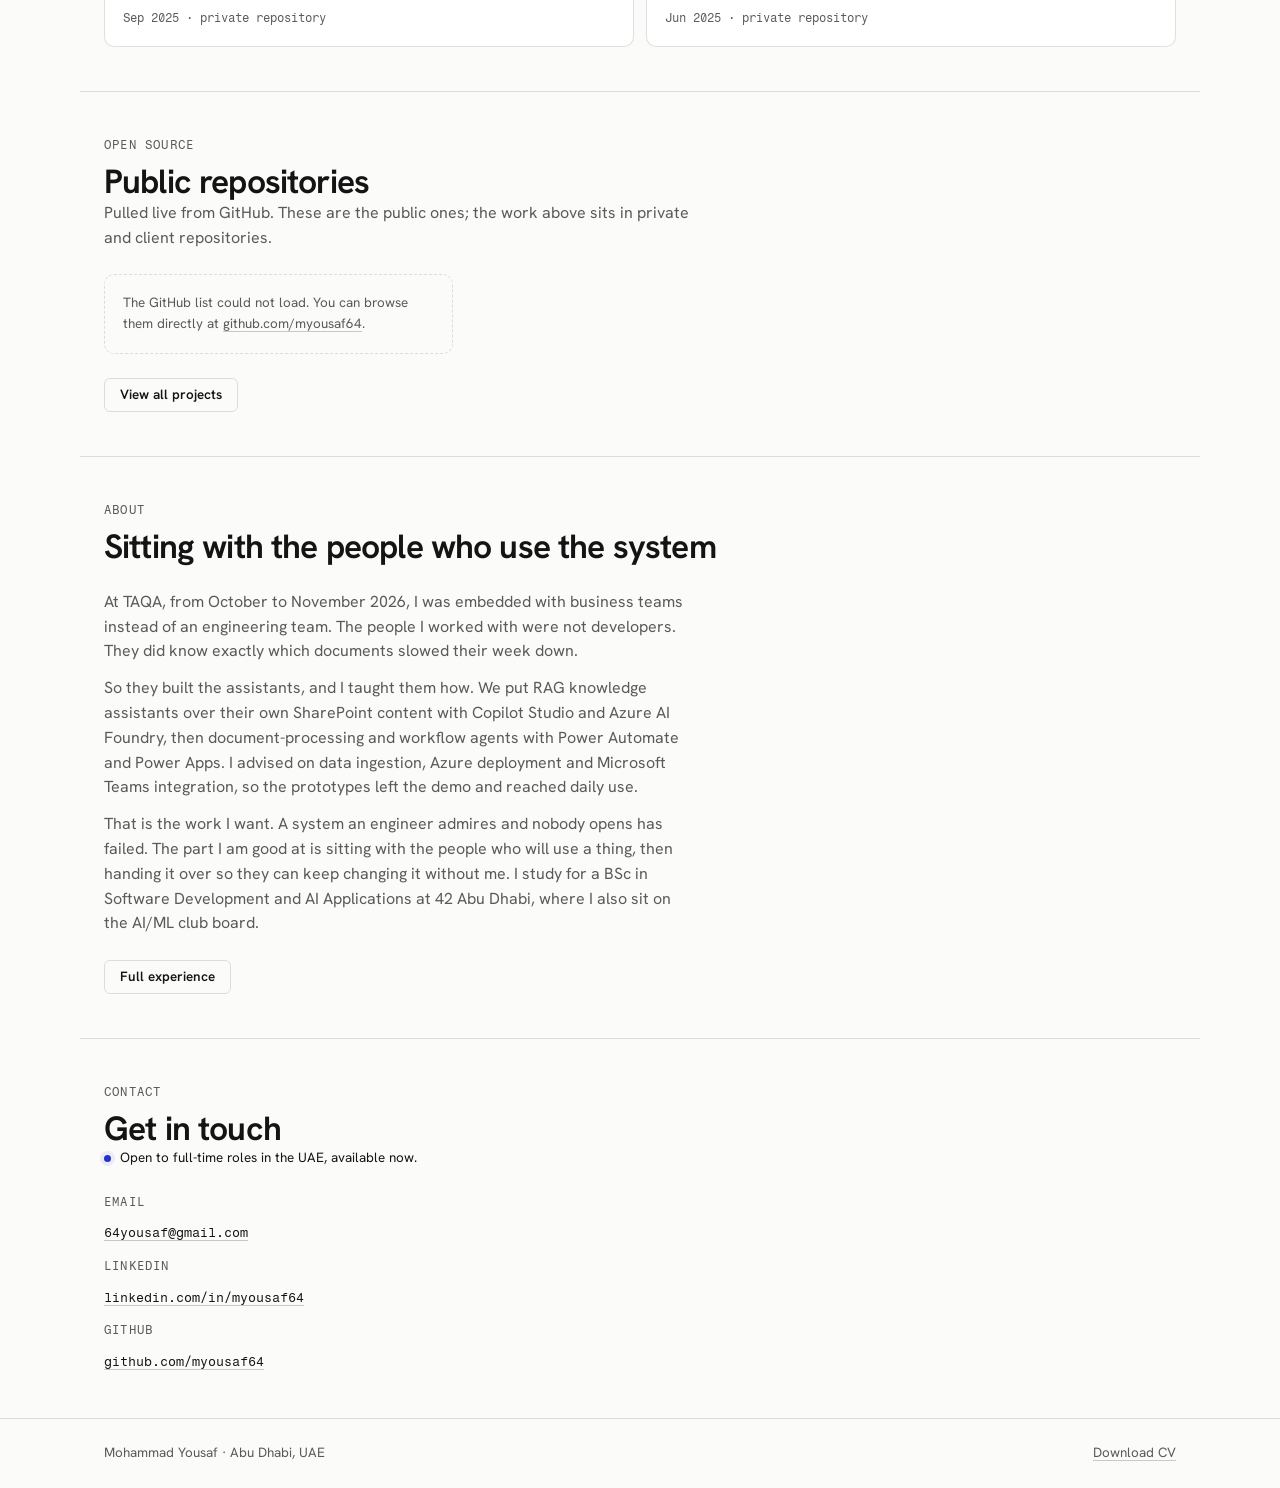
==== commit 817c52a7: "feat: add the TAQA role and rewrite about around it" ====
--- a/index.html
+++ b/index.html
@@ -258,20 +258,25 @@
       <section class="section container" id="about">
         <div class="section__head">
           <p class="eyebrow">About</p>
-          <h2>Translating operations into working software</h2>
+          <h2>Sitting with the people who use the system</h2>
         </div>
         <p class="prose">
-          I am a Forward Deployed Engineer with hands-on experience building and deploying
-          AI-powered, full-stack and infrastructure systems for enterprise and government-related
-          environments in the UAE. I turn operational requirements into working software, from AI
-          assistants and optimization systems to real-time APIs, digital twins, secure container
-          environments and user-facing applications.
+          At TAQA, from October to November 2026, I was embedded with business teams instead of an
+          engineering team. The people I worked with were not developers. They did know exactly
+          which documents slowed their week down.
         </p>
         <p class="prose">
-          I have delivered enterprise AI features in short development cycles and deployed
-          solutions across Linux, Docker, Kubernetes, FastAPI, React and cloud-oriented
-          environments. I study for a BSc in Software Development and AI Applications at 42 Abu
-          Dhabi, where I also sit on the AI/ML club board.
+          So they built the assistants, and I taught them how. We put RAG knowledge assistants over
+          their own SharePoint content with Copilot Studio and Azure AI Foundry, then
+          document-processing and workflow agents with Power Automate and Power Apps. I advised on
+          data ingestion, Azure deployment and Microsoft Teams integration, so the prototypes left
+          the demo and reached daily use.
+        </p>
+        <p class="prose">
+          That is the work I want. A system an engineer admires and nobody opens has failed. The
+          part I am good at is sitting with the people who will use a thing, then handing it over so
+          they can keep changing it without me. I study for a BSc in Software Development and AI
+          Applications at 42 Abu Dhabi, where I also sit on the AI/ML club board.
         </p>
         <p class="btn-row" style="margin-top: var(--space-8)">
           <a class="btn btn--outlined" href="./experience.html">Full experience</a>
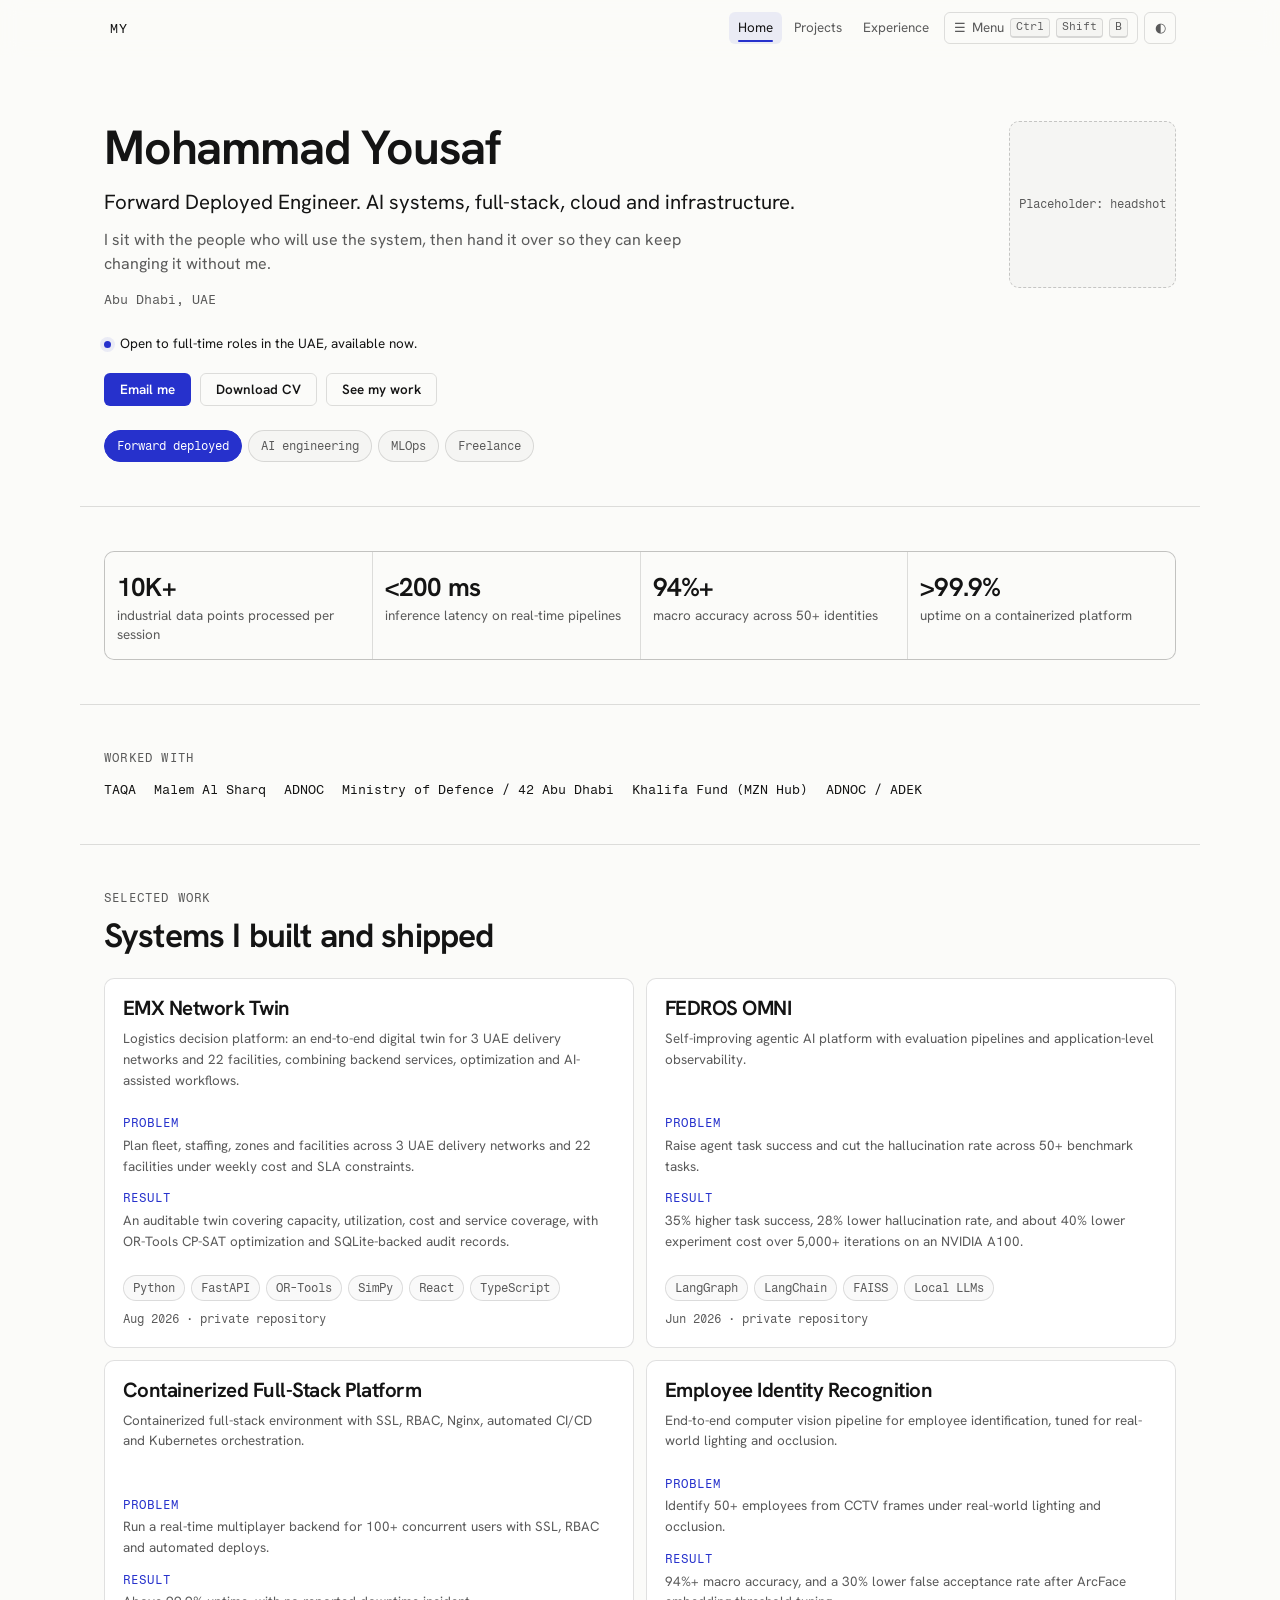
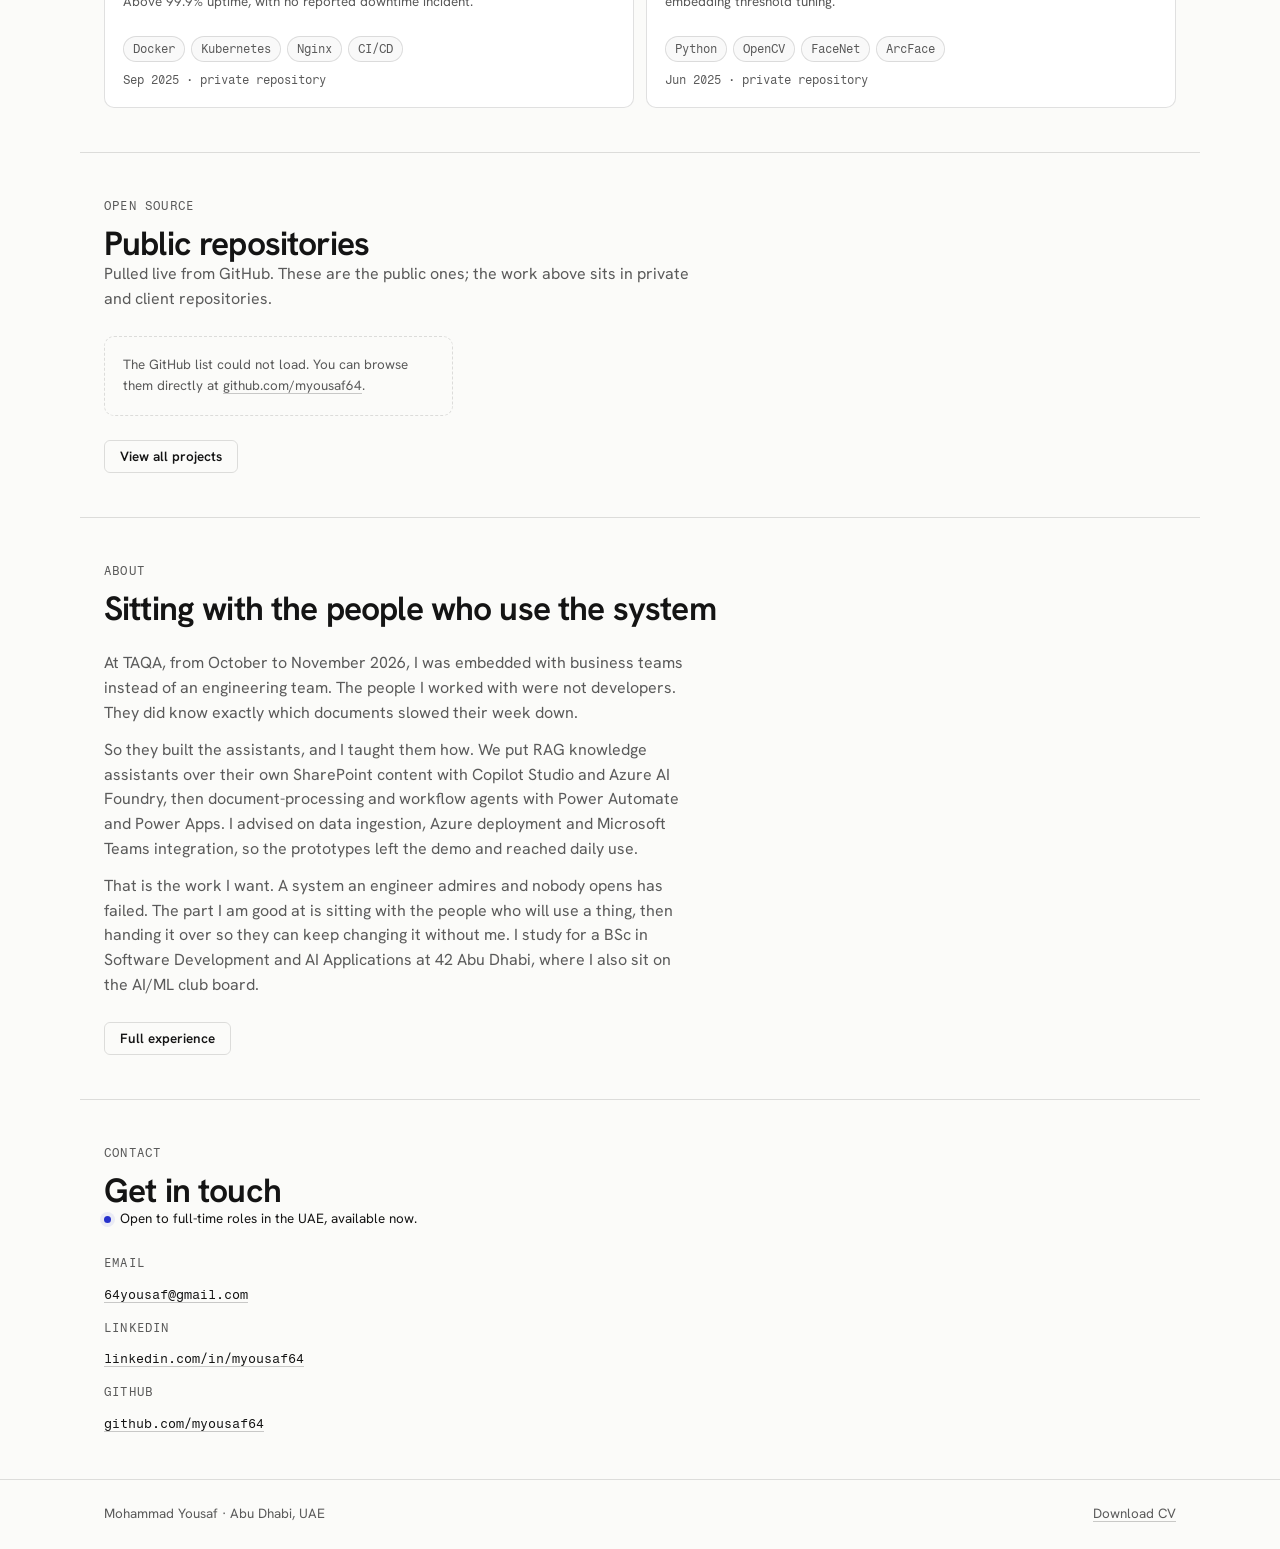
==== commit 582e5976: "feat: add a hero value line per role and a headshot slot" ====
--- a/index.html
+++ b/index.html
@@ -16,6 +16,18 @@
       content="AI systems, full-stack and cloud infrastructure. Abu Dhabi, UAE."
     />
     <meta property="og:url" content="https://myousaf64.github.io/portfolio/" />
+    <meta property="og:image" content="https://myousaf64.github.io/portfolio/assets/og.png" />
+    <meta property="og:image:width" content="1200" />
+    <meta property="og:image:height" content="630" />
+    <meta
+      property="og:image:alt"
+      content="Mohammad Yousaf, Forward Deployed Engineer. AI systems that reach daily use."
+    />
+    <meta name="twitter:card" content="summary_large_image" />
+    <meta name="twitter:title" content="Mohammad Yousaf - Forward Deployed Engineer" />
+    <meta name="twitter:description" content="AI systems, full-stack and cloud infrastructure. Abu Dhabi, UAE." />
+    <meta name="twitter:image" content="https://myousaf64.github.io/portfolio/assets/og.png" />
+    <link rel="canonical" href="https://myousaf64.github.io/portfolio/" />
     <script>
       try {
         var t = localStorage.getItem("theme");
@@ -63,25 +75,37 @@
 
     <main id="main">
       <section class="hero container">
-        <h1 class="reveal">Mohammad Yousaf</h1>
-        <p class="hero__role reveal" data-role-tagline>
-          Forward Deployed Engineer. AI systems, full-stack, cloud and infrastructure.
-        </p>
-        <p class="hero__meta reveal">Abu Dhabi, UAE</p>
-        <p class="availability reveal">Open to full-time roles in the UAE, available now.</p>
-        <div class="btn-row reveal">
-          <a class="btn btn--primary" href="mailto:64yousaf@gmail.com">Email me</a>
-          <a class="btn btn--outlined" href="./assets/CV-fde.pdf" data-cv download>Download CV</a>
-          <a class="btn btn--outlined" href="#work">See my work</a>
-        </div>
-        <nav class="role-switch reveal" aria-label="Choose a role view">
-          <ul>
-            <li><a href="?role=fde" aria-current="true">Forward deployed</a></li>
-            <li><a href="?role=ai">AI engineering</a></li>
-            <li><a href="?role=mlops">MLOps</a></li>
-            <li><a href="?role=freelance">Freelance</a></li>
-          </ul>
-        </nav>
+        <div class="hero__grid">
+          <div class="hero__text">
+            <h1 class="reveal">Mohammad Yousaf</h1>
+            <p class="hero__role reveal" data-role-tagline>
+              Forward Deployed Engineer. AI systems, full-stack, cloud and infrastructure.
+            </p>
+            <p class="hero__value reveal" data-role-value>
+              I sit with the people who will use the system, then hand it over so they can keep
+              changing it without me.
+            </p>
+            <p class="hero__meta reveal">Abu Dhabi, UAE</p>
+            <p class="availability reveal">Open to full-time roles in the UAE, available now.</p>
+            <div class="btn-row reveal">
+              <a class="btn btn--primary" href="mailto:64yousaf@gmail.com">Email me</a>
+              <a class="btn btn--outlined" href="./assets/CV-fde.pdf" data-cv download>Download CV</a>
+              <a class="btn btn--outlined" href="#work">See my work</a>
+            </div>
+            <nav class="role-switch reveal" aria-label="Choose a role view">
+              <ul>
+                <li><a href="?role=fde" aria-current="true">Forward deployed</a></li>
+                <li><a href="?role=ai">AI engineering</a></li>
+                <li><a href="?role=mlops">MLOps</a></li>
+                <li><a href="?role=freelance">Freelance</a></li>
+              </ul>
+            </nav>
+          </div>
+          <!-- Placeholder: swap the inner div for <img src="./assets/headshot.webp" alt="Mohammad Yousaf"> -->
+          <div class="hero__photo reveal" aria-hidden="true">
+            <span>Placeholder: headshot</span>
+          </div>
+        </div>
       </section>
 
       <section class="section container" aria-label="Selected results">
--- a/styles/site.css
+++ b/styles/site.css
@@ -258,6 +258,45 @@
   font-size: var(--step--1);
   color: var(--text-muted);
   margin-bottom: var(--space-8);
+}
+
+/* One line of value, under the role line. The text comes from ROLES in main.js. */
+.hero__value {
+  font-size: var(--step-0);
+  color: var(--text-muted);
+  max-width: var(--measure);
+  margin-bottom: var(--space-4);
+}
+
+/* Text column plus a photo slot. One column until there is room for both. */
+.hero__grid { display: grid; gap: var(--space-8); align-items: start; }
+
+/* Placeholder box. aspect-ratio holds the square, so a real photo shifts no layout. */
+.hero__photo {
+  display: grid;
+  place-items: center;
+  width: 100%;
+  max-width: 220px;
+  aspect-ratio: 1;
+  border: 1px dashed var(--line-strong);
+  border-radius: var(--radius-lg);
+  background: var(--panel);
+  overflow: hidden;
+}
+
+.hero__photo img { width: 100%; height: 100%; object-fit: cover; }
+
+.hero__photo span {
+  font-family: var(--font-mono);
+  font-size: var(--step--2);
+  color: var(--text-muted);
+  text-align: center;
+  padding: var(--space-3);
+}
+
+@media (min-width: 720px) {
+  .hero__grid { grid-template-columns: minmax(0, 1fr) auto; gap: var(--space-12); }
+  .hero__photo { max-width: 240px; }
 }
 
 /* ---------- availability and role switcher ---------- */
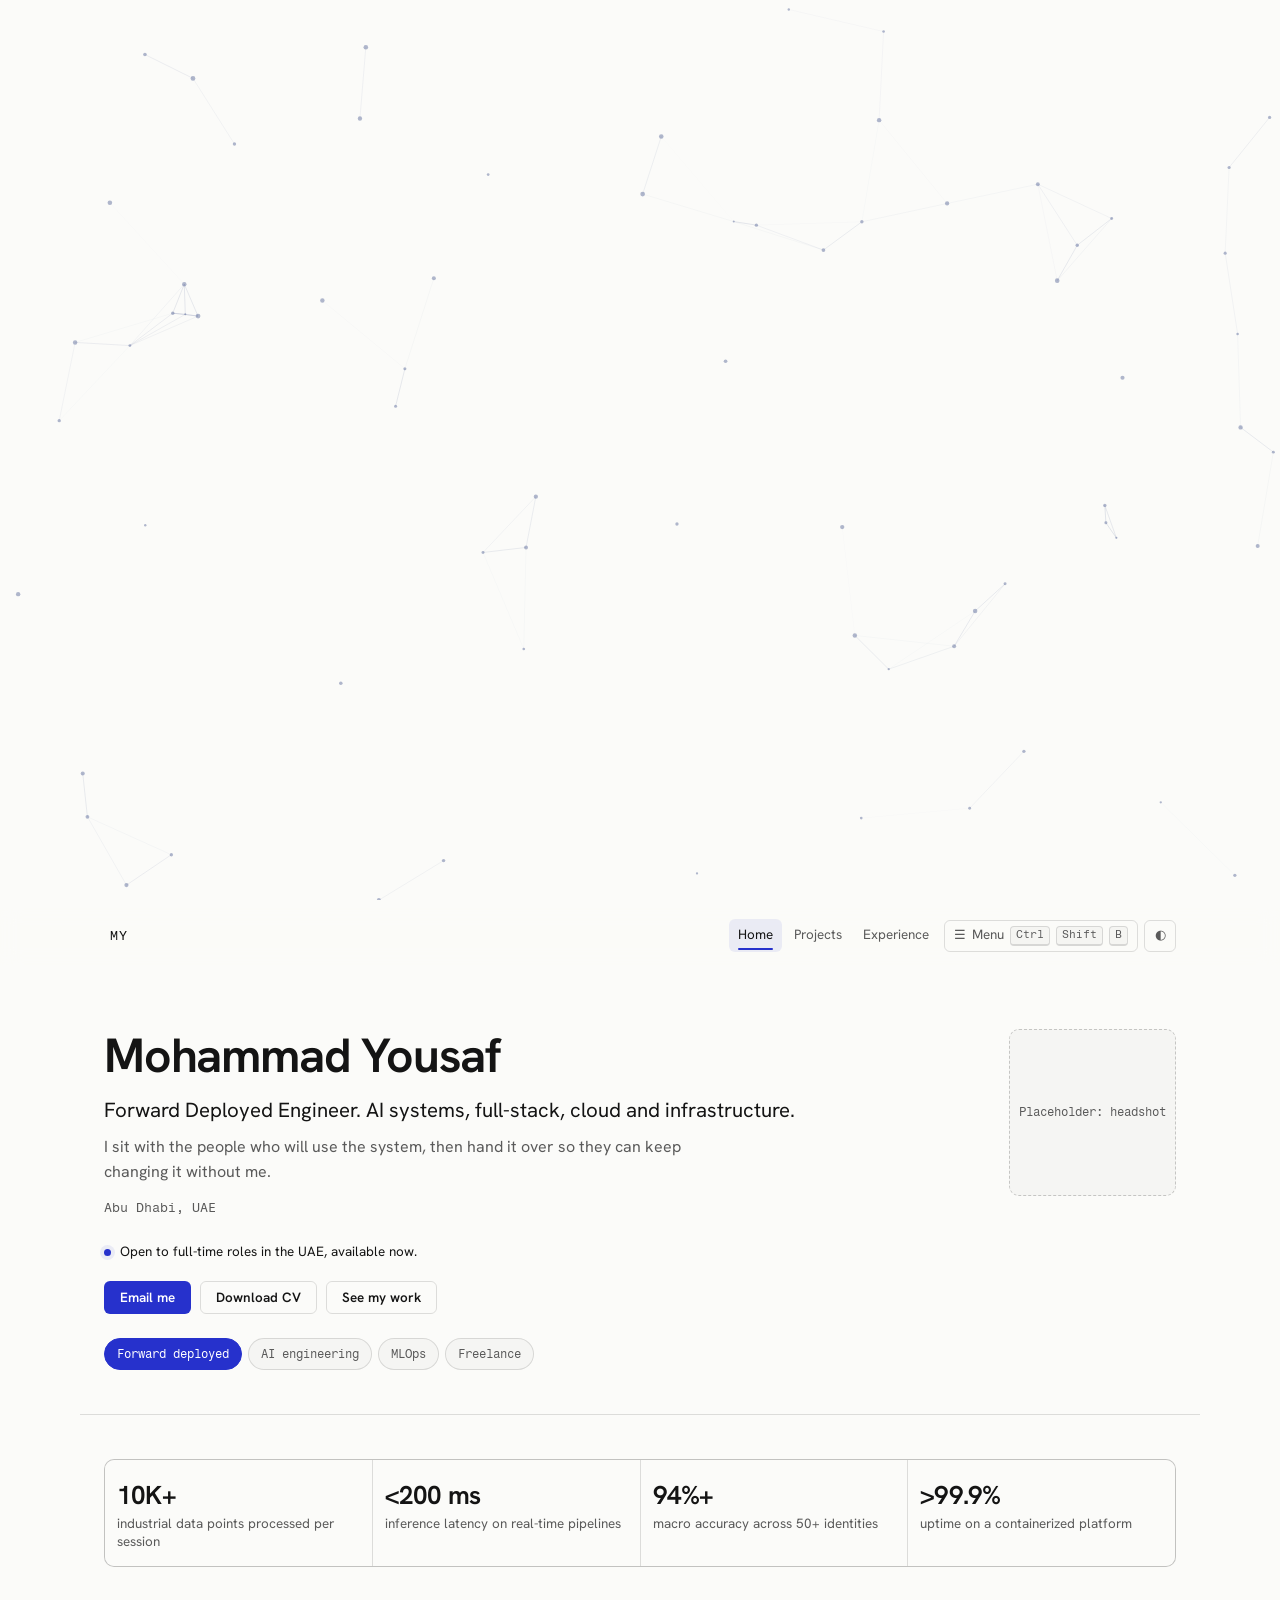
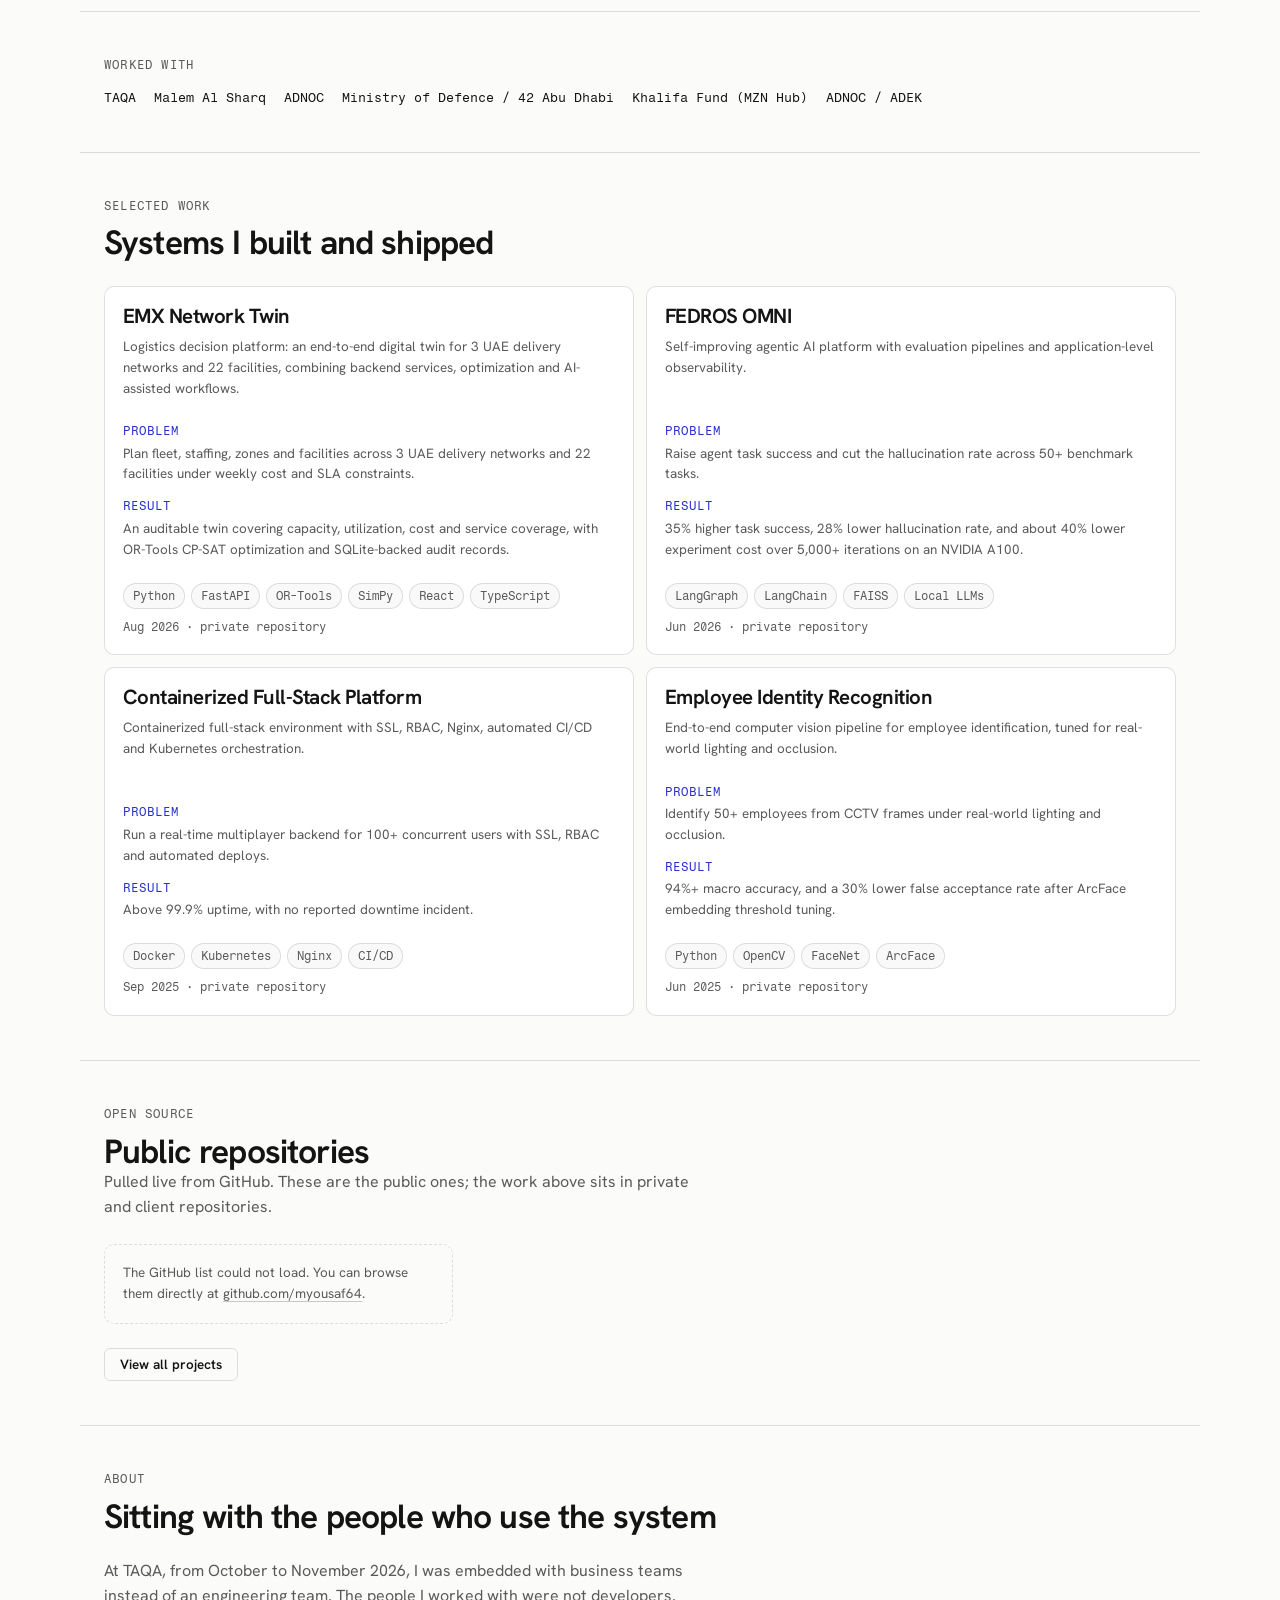
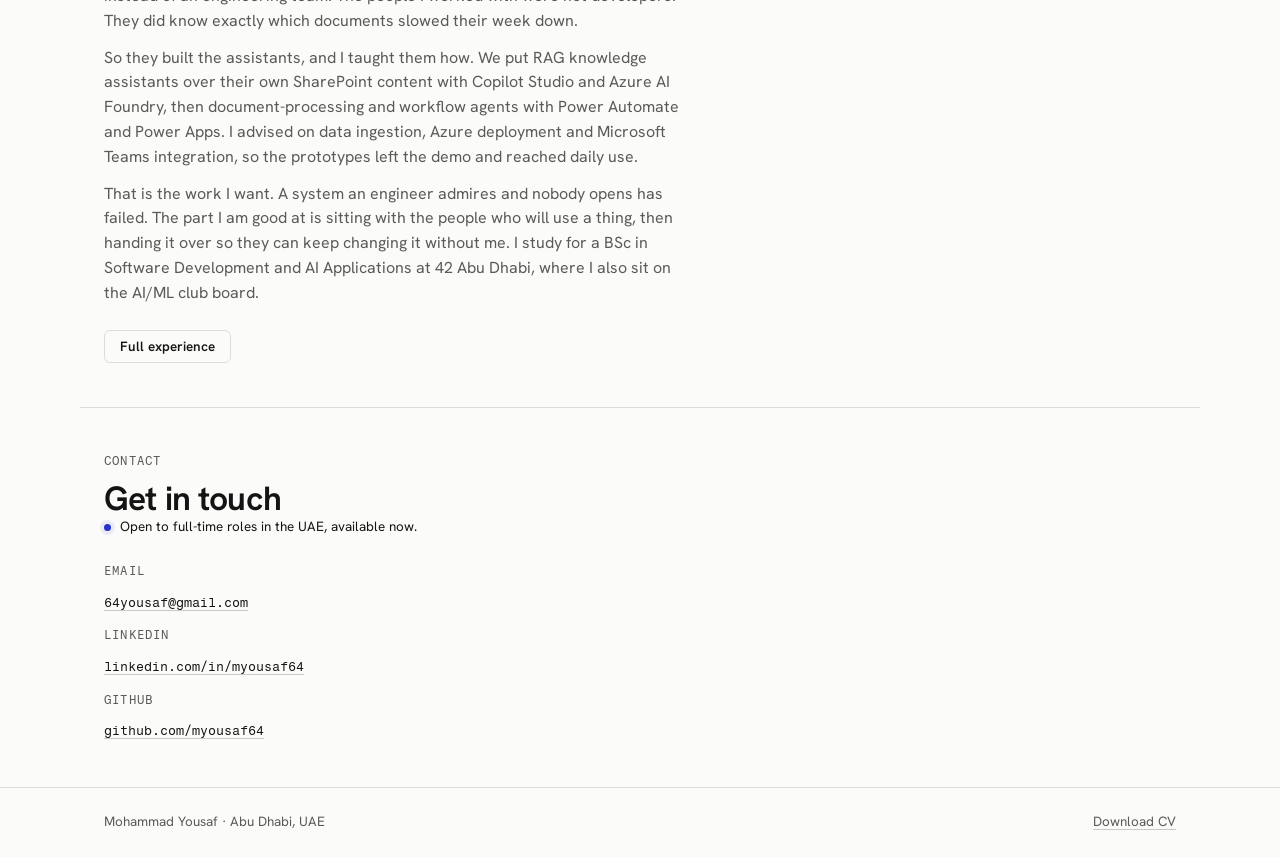
==== commit 87b94ad1: "feat: add a particle network background that follows the cursor" ====
--- a/index.html
+++ b/index.html
@@ -338,6 +338,7 @@
     </footer>
 
     <script src="./scripts/main.js" type="module"></script>
+    <script src="./scripts/fx.js" type="module"></script>
     <script src="./scripts/sidebar.js" type="module"></script>
     <script src="./scripts/github.js" type="module"></script>
   </body>
--- a/styles/tokens.css
+++ b/styles/tokens.css
@@ -64,6 +64,12 @@
 
   --focus-outline: 2px solid var(--accent);
 
+  /* background canvas - soft blue/slate on the off-white page */
+  --fx-node: rgba(70, 86, 140, 0.42);
+  --fx-link: rgba(70, 86, 140, 0.16);
+  --fx-glow: 0px;
+  --fx-bloom: rgba(38, 49, 204, 0.05);
+
   color-scheme: light;
 }
 
@@ -87,6 +93,10 @@
     --shadow: 0 1px 2px rgba(0, 0, 0, 0.4), 0 8px 24px rgba(0, 0, 0, 0.5);
     --shadow-lift: 0 2px 4px rgba(0, 0, 0, 0.5), 0 14px 36px rgba(0, 0, 0, 0.6);
     --shadow-panel: -16px 0 48px rgba(0, 0, 0, 0.6);
+    --fx-node: rgba(120, 230, 255, 0.72);
+    --fx-link: rgba(142, 151, 255, 0.3);
+    --fx-glow: 7px;
+    --fx-bloom: rgba(142, 151, 255, 0.12);
     color-scheme: dark;
   }
 }
@@ -108,5 +118,9 @@
   --shadow: 0 1px 2px rgba(0, 0, 0, 0.4), 0 8px 24px rgba(0, 0, 0, 0.5);
   --shadow-lift: 0 2px 4px rgba(0, 0, 0, 0.5), 0 14px 36px rgba(0, 0, 0, 0.6);
   --shadow-panel: -16px 0 48px rgba(0, 0, 0, 0.6);
+  --fx-node: rgba(120, 230, 255, 0.72);
+  --fx-link: rgba(142, 151, 255, 0.3);
+  --fx-glow: 7px;
+  --fx-bloom: rgba(142, 151, 255, 0.12);
   color-scheme: dark;
 }
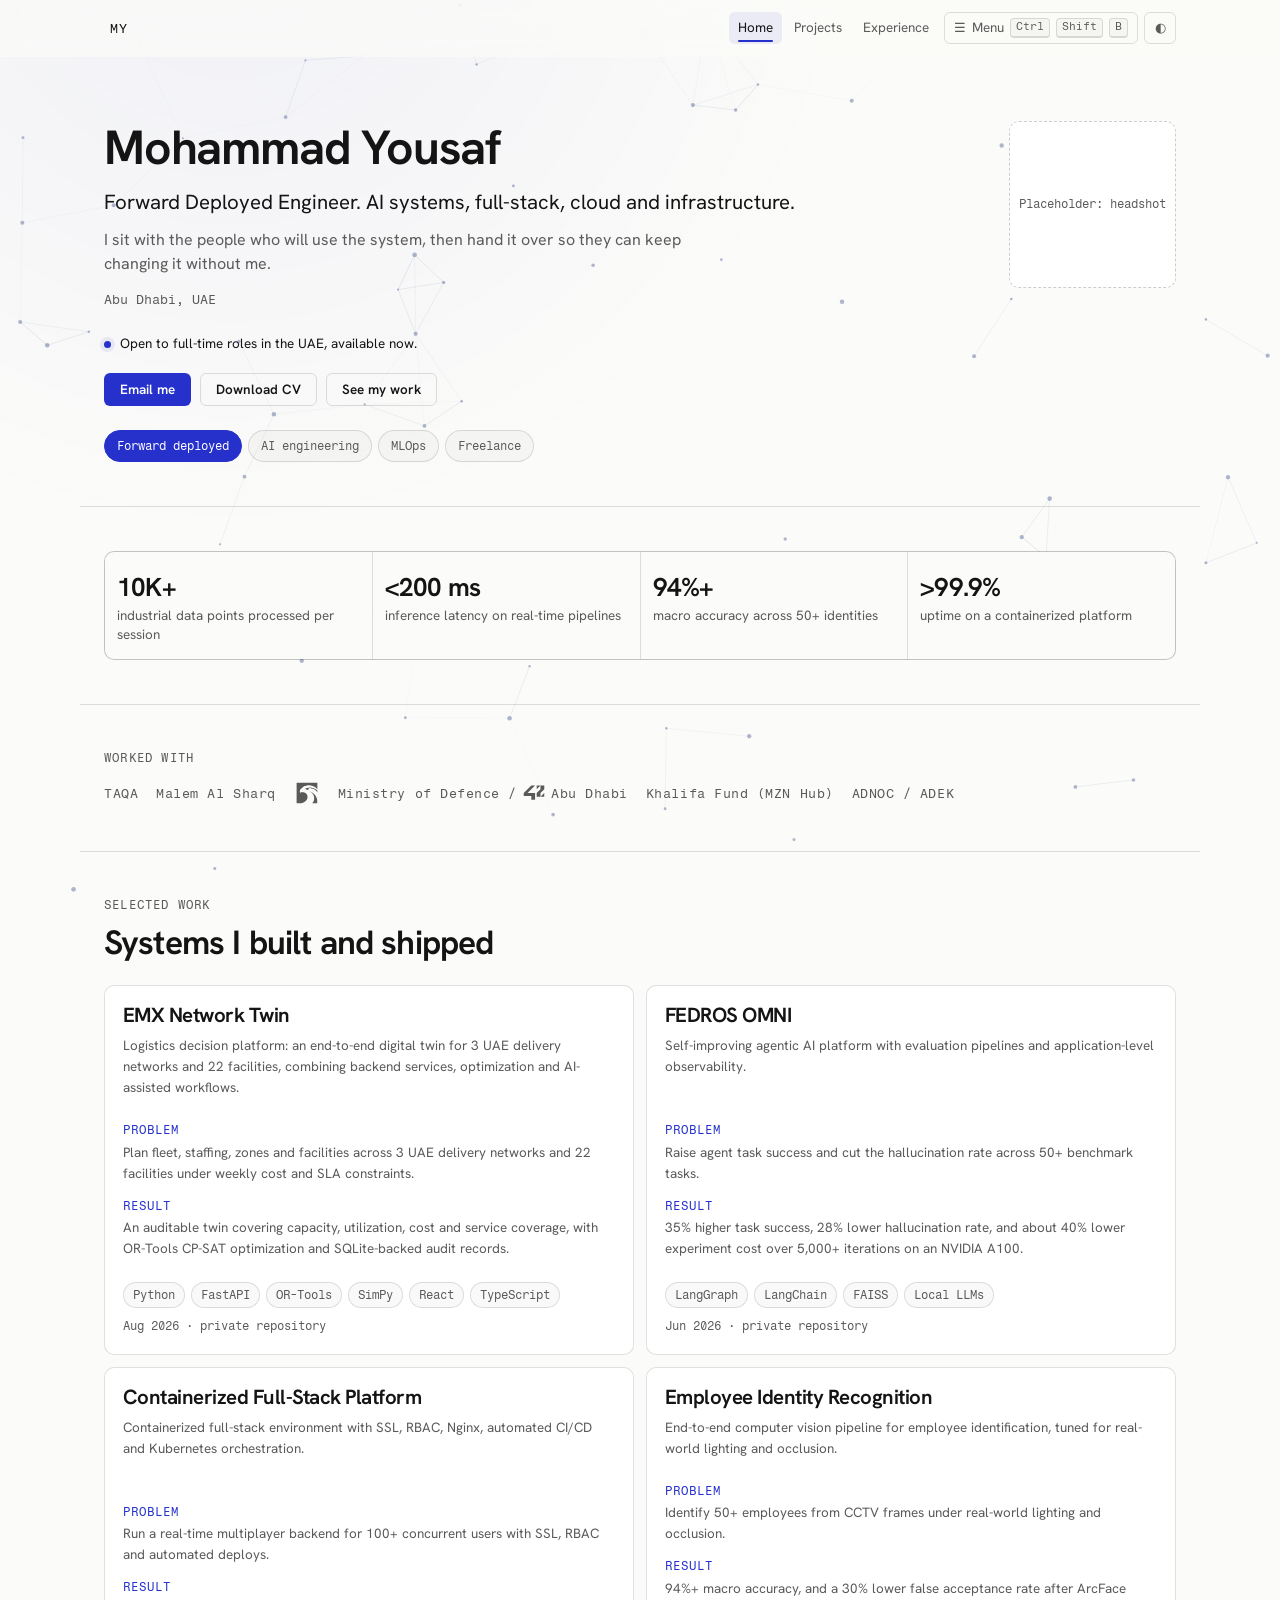
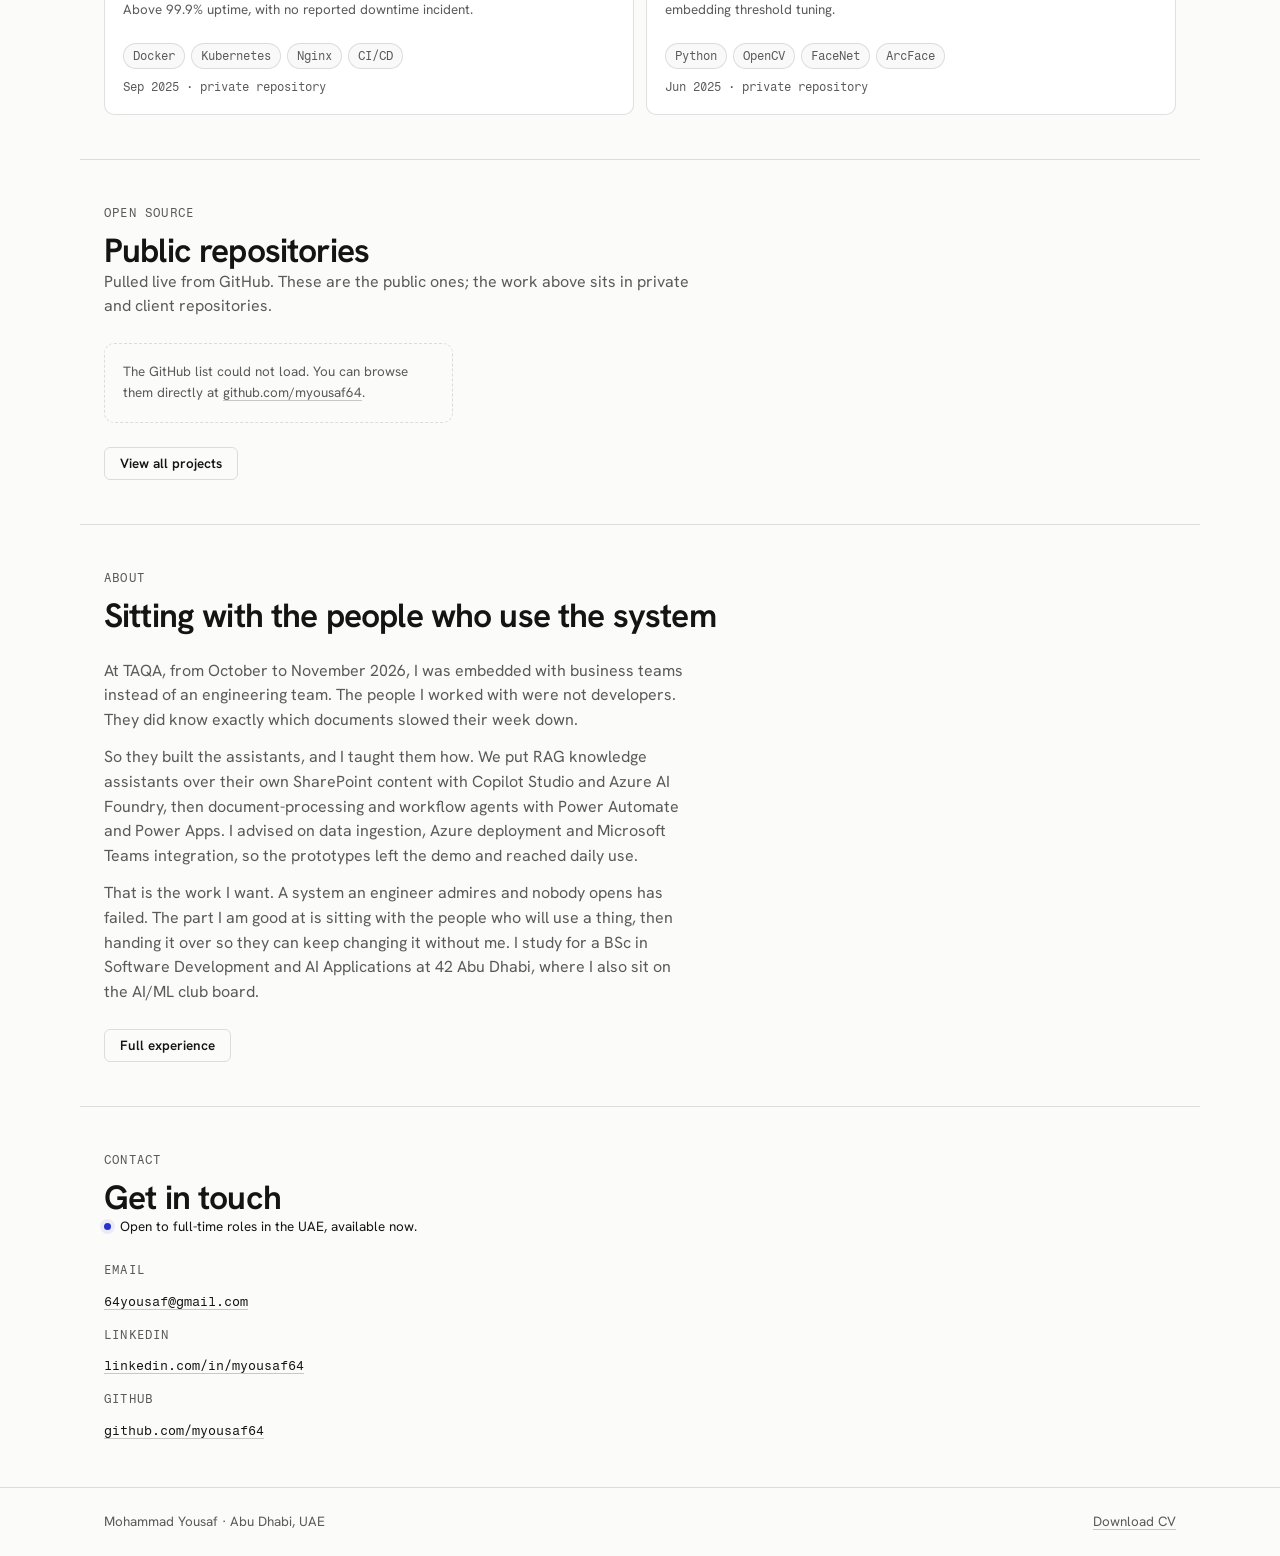
==== commit b65ed4ec: "feat: render the worked-with list as monochrome logo badges" ====
--- a/index.html
+++ b/index.html
@@ -139,13 +139,22 @@
 
       <section class="section container" aria-label="Organisations I have worked with">
         <p class="eyebrow">Worked with</p>
+        <!-- Monochrome badges. A logo file exists for ADNOC and 42 only; the rest are
+             wordmarks. Each badge carries the organisation name for assistive tech. -->
         <ul class="worked-with reveal">
-          <li>TAQA</li>
-          <li>Malem Al Sharq</li>
-          <li>ADNOC</li>
-          <li>Ministry of Defence / 42 Abu Dhabi</li>
-          <li>Khalifa Fund (MZN Hub)</li>
-          <li>ADNOC / ADEK</li>
+          <li class="logo-badge">TAQA</li>
+          <li class="logo-badge">Malem Al Sharq</li>
+          <li class="logo-badge">
+            <span class="logo-badge__mark logo-badge__mark--adnoc" aria-hidden="true"></span>
+            <span class="visually-hidden">ADNOC</span>
+          </li>
+          <li class="logo-badge">
+            Ministry of Defence /
+            <span class="logo-badge__mark logo-badge__mark--42" aria-hidden="true"></span>
+            <span class="visually-hidden">42</span> Abu Dhabi
+          </li>
+          <li class="logo-badge">Khalifa Fund (MZN Hub)</li>
+          <li class="logo-badge">ADNOC / ADEK</li>
         </ul>
       </section>
 
--- a/styles/site.css
+++ b/styles/site.css
@@ -57,6 +57,61 @@
   border-radius: var(--radius);
   text-decoration: none;
 }
+
+/* ---------- background canvas and custom cursor ---------- */
+
+/* fx.js inserts this canvas. With no JavaScript the element never exists. */
+#bg {
+  position: fixed;
+  inset: 0;
+  z-index: -1;
+  pointer-events: none;
+  background: radial-gradient(900px circle at 18% -10%, var(--fx-bloom), transparent 70%);
+}
+
+.cursor-dot,
+.cursor-ring {
+  position: fixed;
+  top: 0;
+  left: 0;
+  z-index: 90;
+  pointer-events: none;
+  border-radius: 50%;
+  margin-top: -5px;
+  margin-left: -5px;
+}
+
+.cursor-dot { width: 10px; height: 10px; background: var(--accent); }
+
+.cursor-ring {
+  width: 34px;
+  height: 34px;
+  margin-top: -17px;
+  margin-left: -17px;
+  border: 1px solid var(--line-strong);
+  transition: width var(--dur-2) var(--ease-out), height var(--dur-2) var(--ease-out),
+    margin var(--dur-2) var(--ease-out), border-color var(--dur-2) var(--ease-out),
+    background-color var(--dur-2) var(--ease-out);
+}
+
+.cursor-ring.is-big {
+  width: 52px;
+  height: 52px;
+  margin-top: -26px;
+  margin-left: -26px;
+  border-color: var(--accent);
+  background: var(--accent-soft);
+}
+
+/* Only once fx.js has the replacement in the document. */
+:root.has-cursor,
+:root.has-cursor a,
+:root.has-cursor button,
+:root.has-cursor [role="button"] { cursor: none; }
+
+/* A text field still needs its own cursor to be usable. */
+:root.has-cursor input,
+:root.has-cursor textarea { cursor: text; }
 
 /* ---------- layout ---------- */
 
@@ -228,6 +283,8 @@
     border-color var(--dur-1) var(--ease-out), box-shadow var(--dur-1) var(--ease-out);
 }
 
+/* Magnetic hover. --tx/--ty come from fx.js; translate composes with the transform above. */
+.btn { translate: var(--tx, 0) var(--ty, 0); transition: translate var(--dur-1) var(--ease-out); }
 .btn:hover { transform: translateY(-1px); }
 .btn:active { transform: translateY(1px); }
 .btn .arrow { transition: transform var(--dur-2) var(--ease-spring); }
@@ -280,7 +337,7 @@
   aspect-ratio: 1;
   border: 1px dashed var(--line-strong);
   border-radius: var(--radius-lg);
-  background: var(--panel);
+  background: var(--bg-soft);
   overflow: hidden;
 }
 
@@ -357,10 +414,58 @@
   margin-top: var(--space-4);
 }
 
-.worked-with li {
-  font-family: var(--font-mono);
-  font-size: var(--step--1);
-  color: var(--text);
+/* Monochrome badges, one row height whatever the badge holds. A mask paints the
+   artwork in currentColor, so one rule covers both themes and any source SVG. */
+.logo-badge {
+  display: inline-flex;
+  align-items: center;
+  gap: var(--space-2);
+  min-height: 28px;
+  font-family: var(--font-mono);
+  font-size: var(--step--1);
+  letter-spacing: 0.04em;
+  color: var(--text-muted);
+  filter: grayscale(1);
+  transition: color var(--dur-2) var(--ease-out);
+}
+
+.logo-badge:hover { color: var(--text); }
+
+.logo-badge__mark {
+  display: block;
+  height: 22px;
+  background: currentColor;
+  -webkit-mask-position: center;
+  mask-position: center;
+  -webkit-mask-repeat: no-repeat;
+  mask-repeat: no-repeat;
+  -webkit-mask-size: contain;
+  mask-size: contain;
+}
+
+/* One width per logo, from its own viewBox, so nothing is stretched. */
+.logo-badge__mark--adnoc {
+  width: 26px; /* symbol only, 76 x 64 */
+  -webkit-mask-image: url("../assets/logos/adnoc.svg");
+  mask-image: url("../assets/logos/adnoc.svg");
+}
+
+.logo-badge__mark--42 {
+  width: 22px; /* 960 x 960 */
+  -webkit-mask-image: url("../assets/logos/42.svg");
+  mask-image: url("../assets/logos/42.svg");
+}
+
+/* The name behind a logo badge, for assistive tech and for images-off reading. */
+.visually-hidden {
+  position: absolute;
+  width: 1px;
+  height: 1px;
+  margin: -1px;
+  padding: 0;
+  overflow: hidden;
+  clip-path: inset(50%);
+  white-space: nowrap;
 }
 
 /* ---------- metrics ---------- */
@@ -422,7 +527,12 @@
 
 .card { scroll-margin-top: calc(var(--header-h) + var(--space-8)); }
 .card:target { border-color: var(--accent); box-shadow: var(--shadow-lift); }
-.card:hover { transform: translateY(-2px); border-color: var(--accent); box-shadow: var(--shadow-lift); }
+/* Tilt. --rx/--ry come from fx.js and stay at 0 when nothing sets them. */
+.card:hover {
+  transform: translateY(-2px) perspective(700px) rotateX(var(--rx, 0deg)) rotateY(var(--ry, 0deg));
+  border-color: var(--accent);
+  box-shadow: var(--shadow-lift);
+}
 .card:hover::before { opacity: 1; }
 .card > * { position: relative; }
 
@@ -723,5 +833,7 @@
   }
   .js .reveal { opacity: 1; transform: none; }
   .btn:hover, .card:hover { transform: none; }
+  .btn { translate: none; }
+  .cursor-dot, .cursor-ring { display: none; }
   @view-transition { navigation: none; }
 }
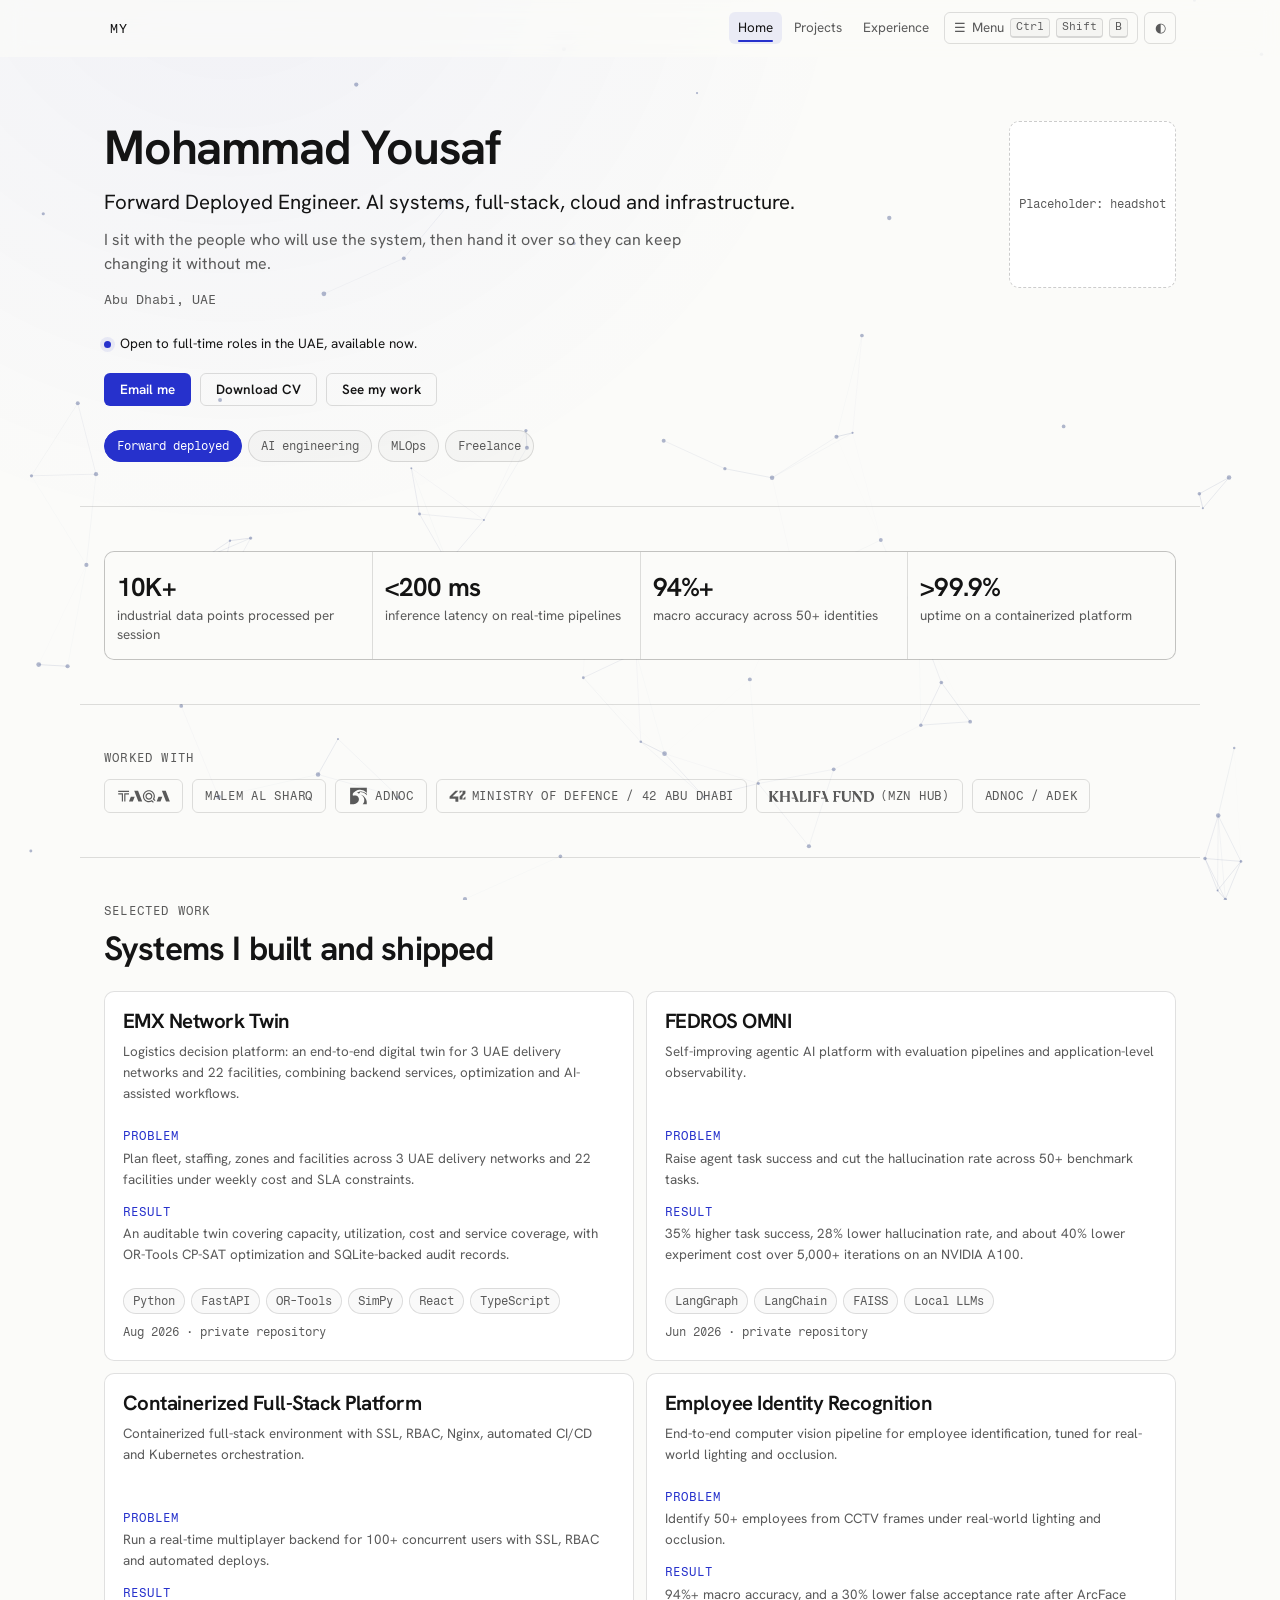
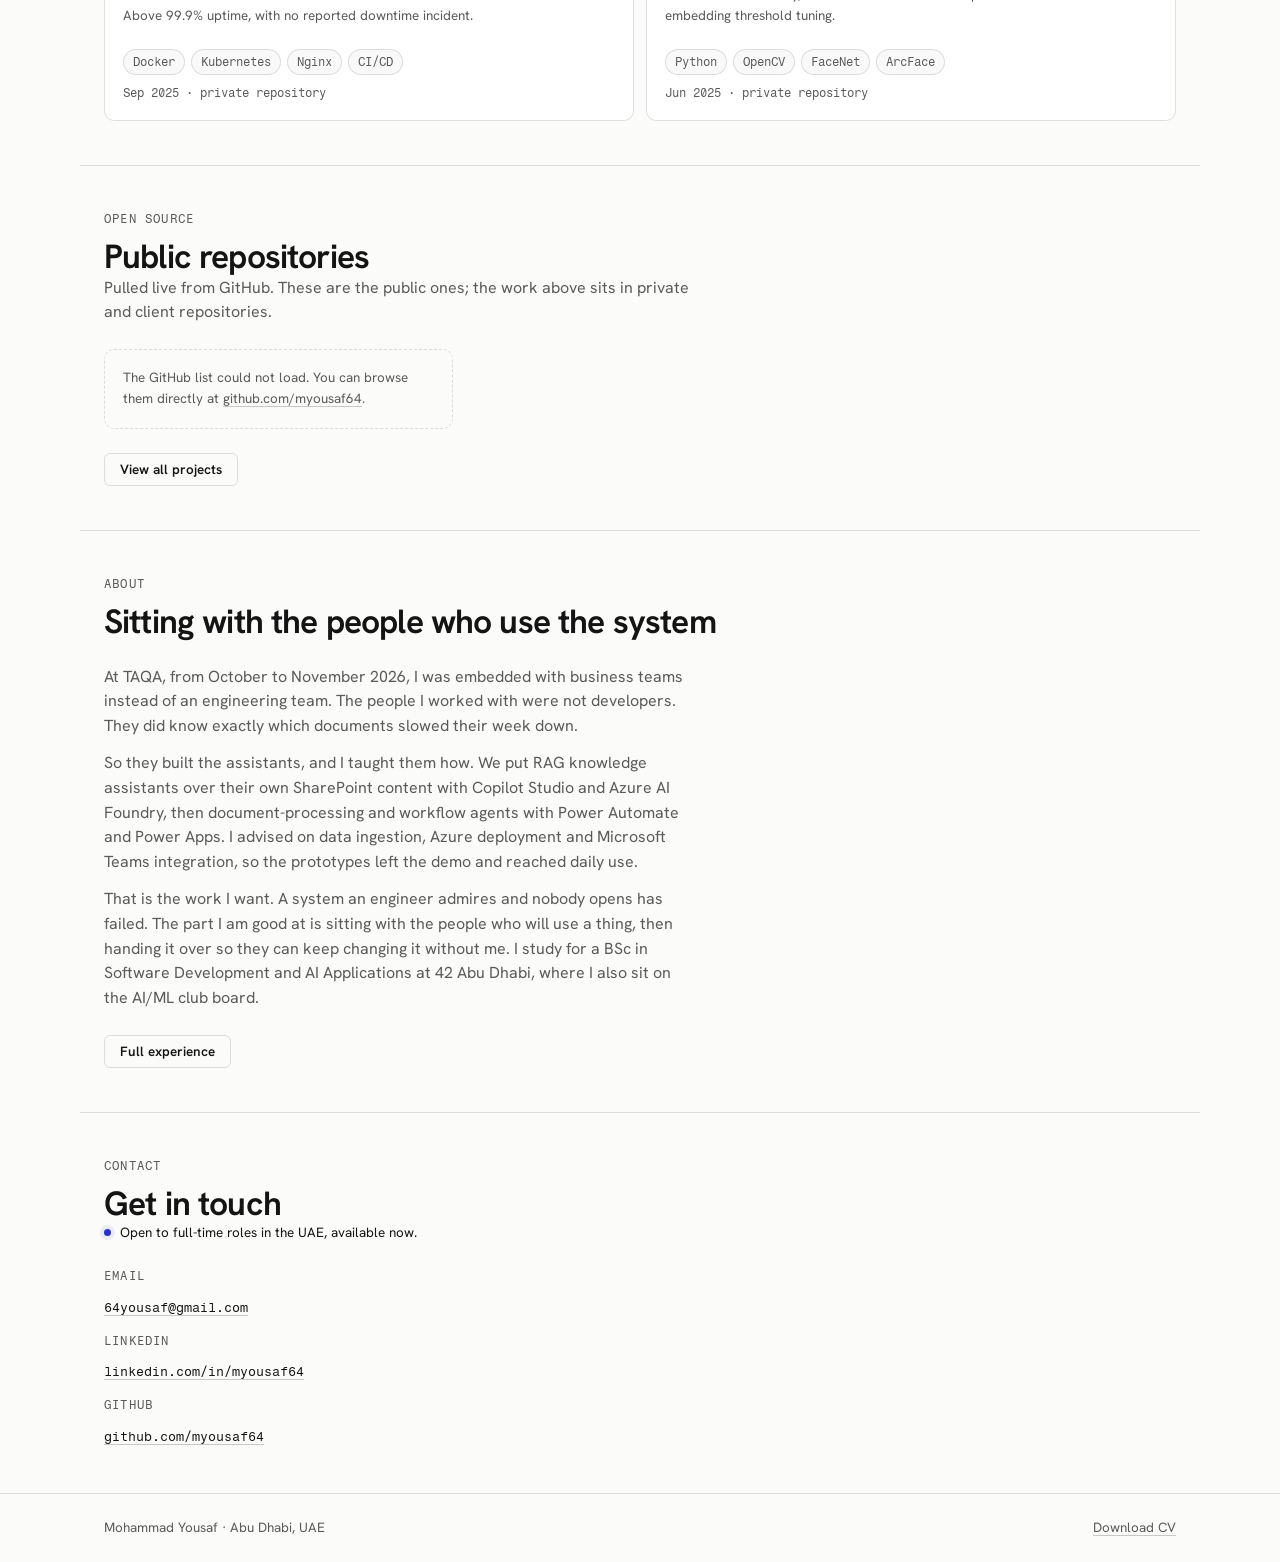
==== commit 151f74ff: "feat: show the organisation name on every logo badge" ====
--- a/index.html
+++ b/index.html
@@ -139,21 +139,29 @@
 
       <section class="section container" aria-label="Organisations I have worked with">
         <p class="eyebrow">Worked with</p>
-        <!-- Monochrome badges. A logo file exists for ADNOC and 42 only; the rest are
-             wordmarks. Each badge carries the organisation name for assistive tech. -->
+        <!-- Monochrome badges. A mask paints each logo in currentColor, so one rule
+             holds in both themes. TAQA and Khalifa Fund publish a wordmark, which reads
+             as the name; ADNOC and 42 publish a symbol, so those badges print the name
+             beside it. Malem Al Sharq and ADEK publish no usable artwork. -->
         <ul class="worked-with reveal">
-          <li class="logo-badge">TAQA</li>
+          <li class="logo-badge">
+            <span class="logo-badge__mark logo-badge__mark--taqa" aria-hidden="true"></span>
+            <span class="visually-hidden">TAQA</span>
+          </li>
           <li class="logo-badge">Malem Al Sharq</li>
           <li class="logo-badge">
             <span class="logo-badge__mark logo-badge__mark--adnoc" aria-hidden="true"></span>
-            <span class="visually-hidden">ADNOC</span>
+            ADNOC
           </li>
           <li class="logo-badge">
-            Ministry of Defence /
             <span class="logo-badge__mark logo-badge__mark--42" aria-hidden="true"></span>
-            <span class="visually-hidden">42</span> Abu Dhabi
-          </li>
-          <li class="logo-badge">Khalifa Fund (MZN Hub)</li>
+            Ministry of Defence / 42 Abu Dhabi
+          </li>
+          <li class="logo-badge">
+            <span class="logo-badge__mark logo-badge__mark--khalifa" aria-hidden="true"></span>
+            <span class="visually-hidden">Khalifa Fund</span>
+            (MZN Hub)
+          </li>
           <li class="logo-badge">ADNOC / ADEK</li>
         </ul>
       </section>
--- a/styles/site.css
+++ b/styles/site.css
@@ -409,31 +409,34 @@
 .worked-with {
   display: flex;
   flex-wrap: wrap;
-  gap: var(--space-3) var(--space-6);
+  gap: var(--space-3);
   list-style: none;
   margin-top: var(--space-4);
 }
 
-/* Monochrome badges, one row height whatever the badge holds. A mask paints the
-   artwork in currentColor, so one rule covers both themes and any source SVG. */
+/* Monochrome badges. A mask paints the artwork in currentColor, so one rule covers
+   both themes and any source file, vector or transparent bitmap. */
 .logo-badge {
   display: inline-flex;
   align-items: center;
   gap: var(--space-2);
-  min-height: 28px;
-  font-family: var(--font-mono);
-  font-size: var(--step--1);
-  letter-spacing: 0.04em;
-  color: var(--text-muted);
-  filter: grayscale(1);
-  transition: color var(--dur-2) var(--ease-out);
-}
-
-.logo-badge:hover { color: var(--text); }
+  min-height: 34px;
+  padding: var(--space-2) var(--space-4);
+  border: 1px solid var(--line);
+  border-radius: var(--radius);
+  font-family: var(--font-mono);
+  font-size: var(--step--2);
+  letter-spacing: 0.06em;
+  text-transform: uppercase;
+  color: var(--text-muted);
+  transition: color var(--dur-2) var(--ease-out), border-color var(--dur-2) var(--ease-out);
+}
+
+.logo-badge:hover { color: var(--text); border-color: var(--line-strong); }
 
 .logo-badge__mark {
   display: block;
-  height: 22px;
+  flex: none;
   background: currentColor;
   -webkit-mask-position: center;
   mask-position: center;
@@ -443,17 +446,34 @@
   mask-size: contain;
 }
 
-/* One width per logo, from its own viewBox, so nothing is stretched. */
+/* One size per logo, from its own viewBox, so nothing is stretched. */
+.logo-badge__mark--taqa {
+  width: 53px; /* 117 x 29 */
+  height: 13px;
+  -webkit-mask-image: url("../assets/logos/taqa.svg");
+  mask-image: url("../assets/logos/taqa.svg");
+}
+
 .logo-badge__mark--adnoc {
-  width: 26px; /* symbol only, 76 x 64 */
+  width: 21px; /* symbol only, 76 x 64 */
+  height: 18px;
   -webkit-mask-image: url("../assets/logos/adnoc.svg");
   mask-image: url("../assets/logos/adnoc.svg");
 }
 
 .logo-badge__mark--42 {
-  width: 22px; /* 960 x 960 */
+  width: 17px; /* 960 x 960 */
+  height: 17px;
   -webkit-mask-image: url("../assets/logos/42.svg");
   mask-image: url("../assets/logos/42.svg");
+}
+
+/* A transparent bitmap masks exactly like a vector: the mask reads alpha, not colour. */
+.logo-badge__mark--khalifa {
+  width: 105px; /* latin wordmark only, 1500 x 157 */
+  height: 11px;
+  -webkit-mask-image: url("../assets/logos/khalifa-fund.png");
+  mask-image: url("../assets/logos/khalifa-fund.png");
 }
 
 /* The name behind a logo badge, for assistive tech and for images-off reading. */
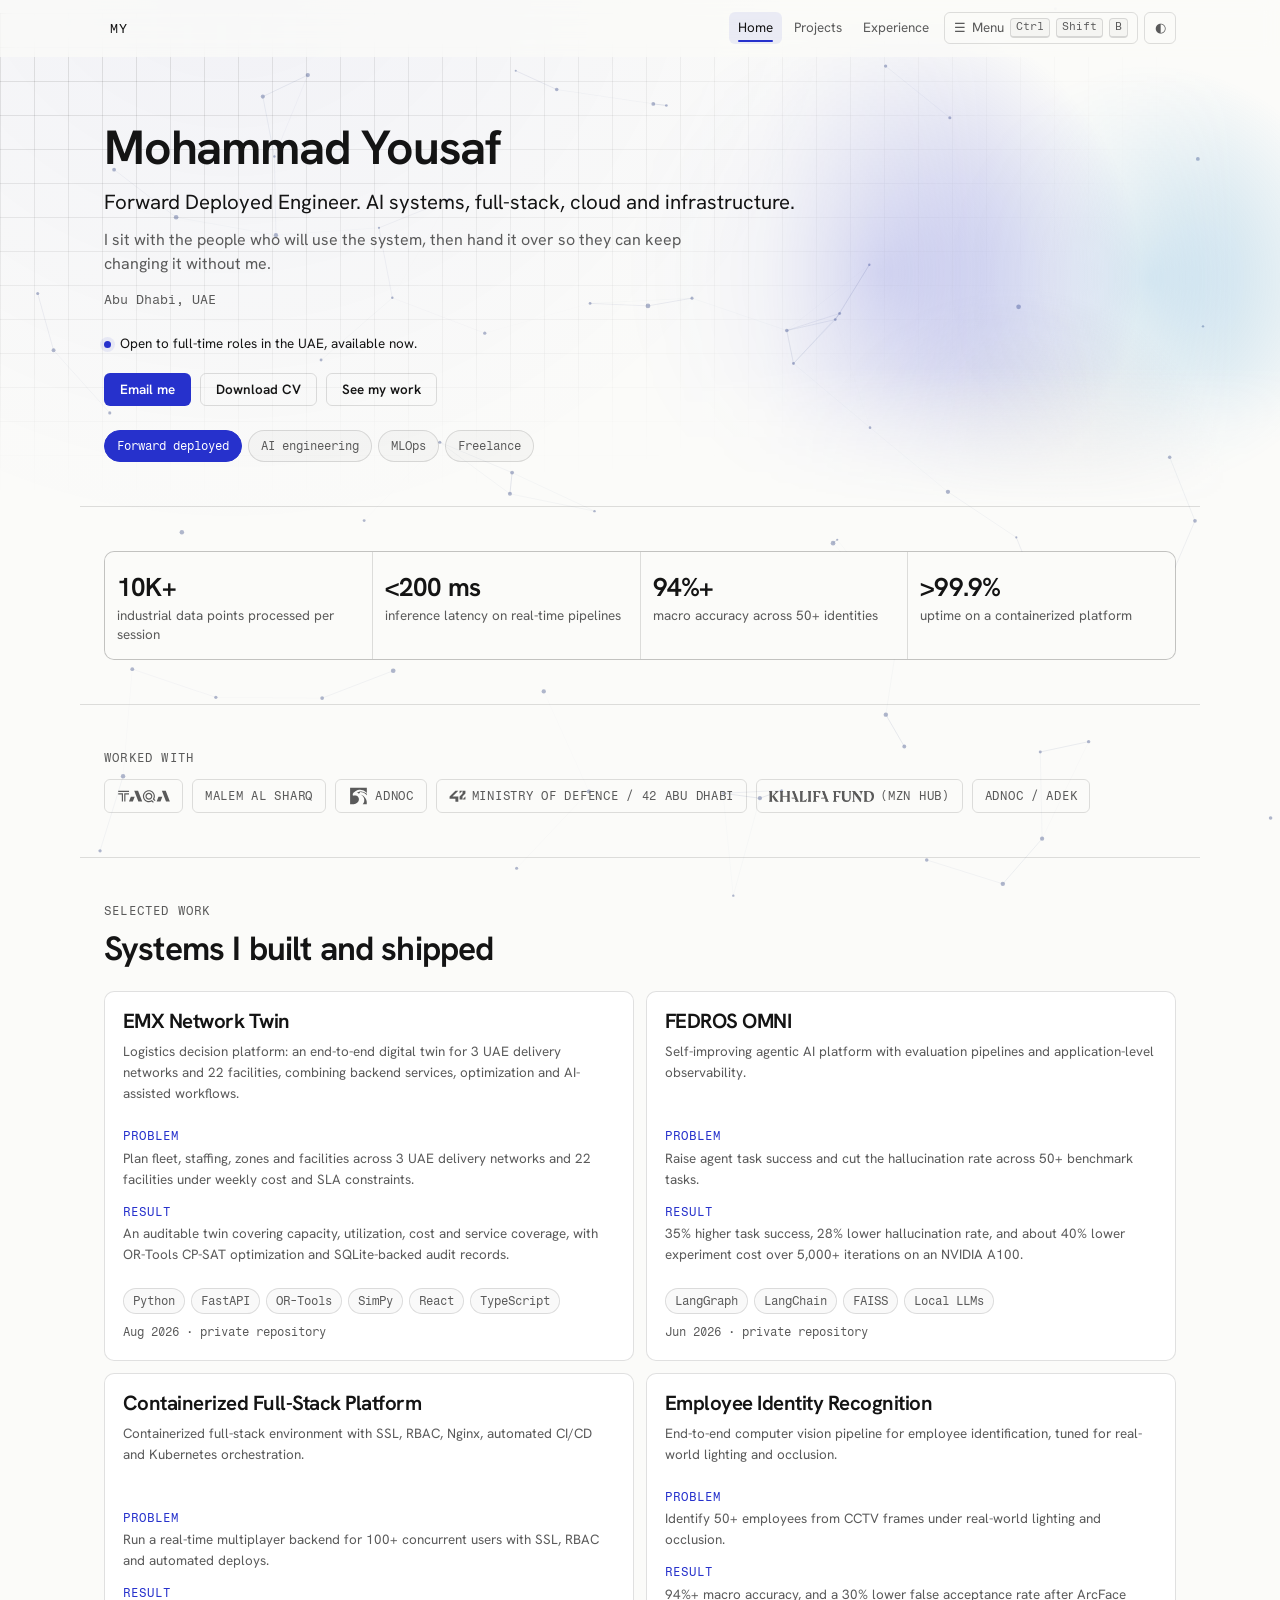
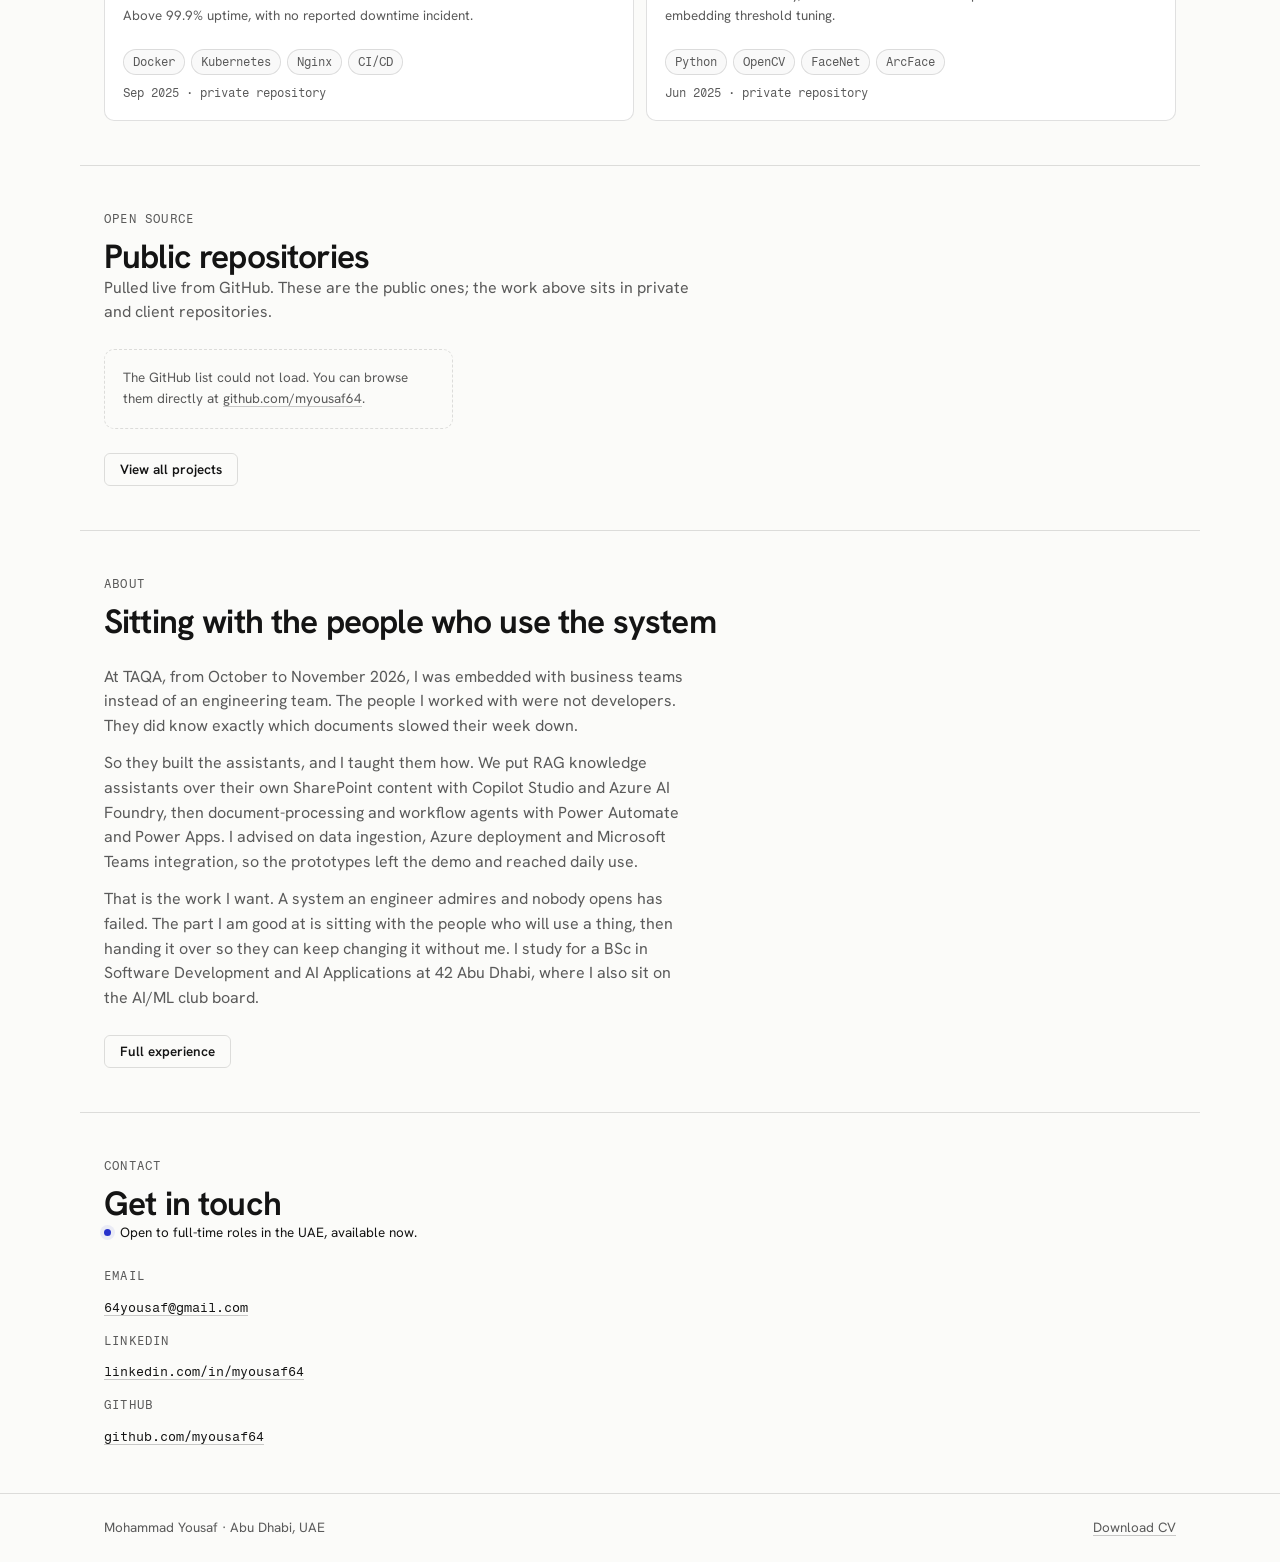
==== commit 2e503599: "feat: add an aurora banner behind the hero and park the headshot slot" ====
--- a/index.html
+++ b/index.html
@@ -75,6 +75,8 @@
 
     <main id="main">
       <section class="hero container">
+        <!-- Banner layers. Decoration only: aurora and grid live in site.css. -->
+        <div class="hero__bg" aria-hidden="true"><span></span><span></span><span></span></div>
         <div class="hero__grid">
           <div class="hero__text">
             <h1 class="reveal">Mohammad Yousaf</h1>
@@ -101,10 +103,12 @@
               </ul>
             </nav>
           </div>
-          <!-- Placeholder: swap the inner div for <img src="./assets/headshot.webp" alt="Mohammad Yousaf"> -->
+          <!-- TODO: headshot. Drop assets/headshot.webp in, then uncomment this and
+               swap the inner div for <img src="./assets/headshot.webp" alt="Mohammad Yousaf">.
           <div class="hero__photo reveal" aria-hidden="true">
             <span>Placeholder: headshot</span>
           </div>
+          -->
         </div>
       </section>
 
--- a/styles/tokens.css
+++ b/styles/tokens.css
@@ -70,6 +70,11 @@
   --fx-glow: 0px;
   --fx-bloom: rgba(38, 49, 204, 0.05);
 
+  /* hero banner aurora - restrained on the light page */
+  --banner-a: rgba(38, 49, 204, 0.30);
+  --banner-b: rgba(20, 130, 200, 0.26);
+  --banner-c: rgba(100, 110, 150, 0.24);
+
   color-scheme: light;
 }
 
@@ -97,6 +102,9 @@
     --fx-link: rgba(142, 151, 255, 0.3);
     --fx-glow: 7px;
     --fx-bloom: rgba(142, 151, 255, 0.12);
+    --banner-a: rgba(142, 151, 255, 0.42);
+    --banner-b: rgba(80, 220, 255, 0.30);
+    --banner-c: rgba(190, 120, 255, 0.30);
     color-scheme: dark;
   }
 }
@@ -122,5 +130,8 @@
   --fx-link: rgba(142, 151, 255, 0.3);
   --fx-glow: 7px;
   --fx-bloom: rgba(142, 151, 255, 0.12);
+  --banner-a: rgba(142, 151, 255, 0.42);
+  --banner-b: rgba(80, 220, 255, 0.30);
+  --banner-c: rgba(190, 120, 255, 0.30);
   color-scheme: dark;
 }
--- a/styles/site.css
+++ b/styles/site.css
@@ -4,10 +4,14 @@
 *::before,
 *::after { box-sizing: border-box; }
 
-html { -webkit-text-size-adjust: 100%; scroll-behavior: smooth; scroll-padding-top: calc(var(--header-h) + var(--space-6)); }
+html { overflow-x: clip; -webkit-text-size-adjust: 100%; scroll-behavior: smooth; scroll-padding-top: calc(var(--header-h) + var(--space-6)); }
 
 body {
   margin: 0;
+  /* The hero banner bleeds to 100vw, which is wider than the page when a vertical
+     scrollbar exists. clip trims it without creating a scroll container, so the
+     sticky header keeps working. */
+  overflow-x: clip;
   background: var(--bg);
   color: var(--text);
   font-family: var(--font-sans);
@@ -300,6 +304,95 @@
 
 /* ---------- hero ---------- */
 
+/* ---------- hero banner ---------- */
+
+/* Four layers, back to front: the #bg canvas, the aurora, the grid, the text.
+   Every layer here is decoration and carries aria-hidden in the markup. */
+.hero { position: relative; isolation: isolate; }
+
+.hero__bg {
+  position: absolute;
+  z-index: -1;
+  top: calc(var(--space-16) * -1);
+  bottom: 0;
+  /* Bleed past the container to the full viewport width. */
+  left: 50%;
+  width: 100vw;
+  margin-left: -50vw;
+  overflow: hidden;
+  pointer-events: none;
+  /* Dissolve into the flat page before the metrics strip. No hard edge. */
+  -webkit-mask-image: linear-gradient(to bottom, #000 72%, transparent 100%);
+  mask-image: linear-gradient(to bottom, #000 72%, transparent 100%);
+}
+
+/* Aurora. Soft colour stops, not filter: blur() - a blur on a box this size
+   repaints every frame and is the one thing here that would cost real time. */
+.hero__bg span {
+  position: absolute;
+  display: block;
+  border-radius: 50%;
+  will-change: transform;
+  /* Hold the aurora off the text column. The grid keeps the left side; the colour
+     stays on the empty right, so hero text never loses contrast to a drifting blob. */
+  -webkit-mask-image: linear-gradient(to right, transparent 0%, rgba(0, 0, 0, 0.22) 34%, #000 64%);
+  mask-image: linear-gradient(to right, transparent 0%, rgba(0, 0, 0, 0.22) 34%, #000 64%);
+}
+
+.hero__bg span:nth-child(1) {
+  top: -22%;
+  left: 40%;
+  width: 46rem;
+  height: 46rem;
+  background: radial-gradient(closest-side, var(--banner-a), transparent 72%);
+  animation: aurora-a 28s var(--ease-out) infinite alternate;
+}
+
+.hero__bg span:nth-child(2) {
+  top: -8%;
+  left: 66%;
+  width: 38rem;
+  height: 38rem;
+  background: radial-gradient(closest-side, var(--banner-b), transparent 70%);
+  animation: aurora-b 36s var(--ease-out) infinite alternate;
+}
+
+.hero__bg span:nth-child(3) {
+  top: 36%;
+  left: 54%;
+  width: 40rem;
+  height: 40rem;
+  background: radial-gradient(closest-side, var(--banner-c), transparent 70%);
+  animation: aurora-c 44s var(--ease-out) infinite alternate;
+}
+
+@keyframes aurora-a {
+  from { transform: translate3d(0, 0, 0) scale(1); }
+  to   { transform: translate3d(-7%, 6%, 0) scale(1.18); }
+}
+
+@keyframes aurora-b {
+  from { transform: translate3d(0, 0, 0) scale(1.1); }
+  to   { transform: translate3d(9%, -8%, 0) scale(0.92); }
+}
+
+@keyframes aurora-c {
+  from { transform: translate3d(0, 0, 0) scale(0.95); }
+  to   { transform: translate3d(6%, 10%, 0) scale(1.14); }
+}
+
+/* Grid, densest at the top left and gone before the text runs out. */
+.hero__bg::after {
+  content: "";
+  position: absolute;
+  inset: 0;
+  background-image: repeating-linear-gradient(to right, var(--line) 0 1px, transparent 1px 34px),
+    repeating-linear-gradient(to bottom, var(--line) 0 1px, transparent 1px 34px);
+  -webkit-mask-image: radial-gradient(120% 150% at 4% 0%, #000 0%, transparent 78%);
+  mask-image: radial-gradient(120% 150% at 4% 0%, #000 0%, transparent 78%);
+  opacity: 0.9;
+}
+
 .hero { padding-block: var(--space-16) var(--space-12); }
 .hero h1 { margin-bottom: var(--space-4); }
 
@@ -325,7 +418,8 @@
   margin-bottom: var(--space-4);
 }
 
-/* Text column plus a photo slot. One column until there is room for both. */
+/* Text column plus a photo slot. The slot is parked, not dead: the markup is
+   commented out in index.html until a headshot exists. */
 .hero__grid { display: grid; gap: var(--space-8); align-items: start; }
 
 /* Placeholder box. aspect-ratio holds the square, so a real photo shifts no layout. */
@@ -855,5 +949,7 @@
   .btn:hover, .card:hover { transform: none; }
   .btn { translate: none; }
   .cursor-dot, .cursor-ring { display: none; }
+  /* Settle the aurora at its keyframe start, not at a near-zero-duration end. */
+  .hero__bg span { animation: none !important; }
   @view-transition { navigation: none; }
 }
